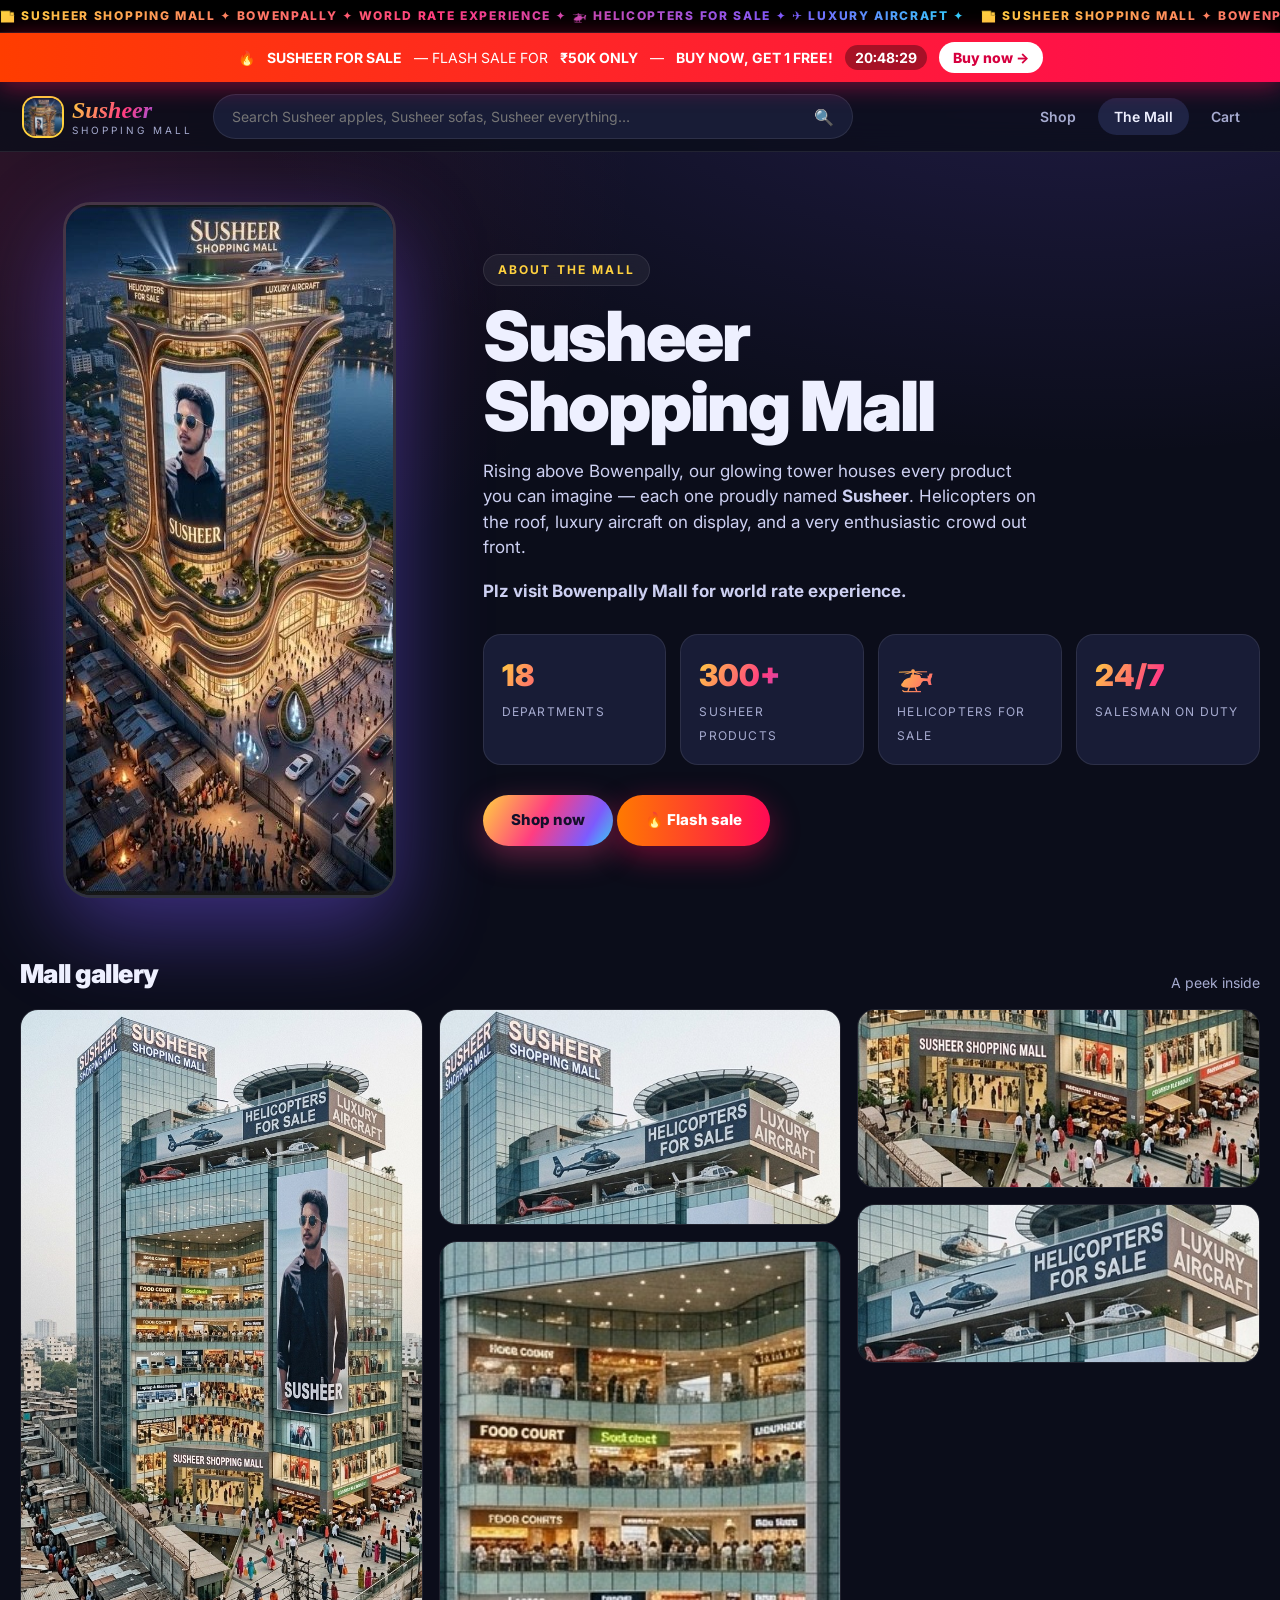
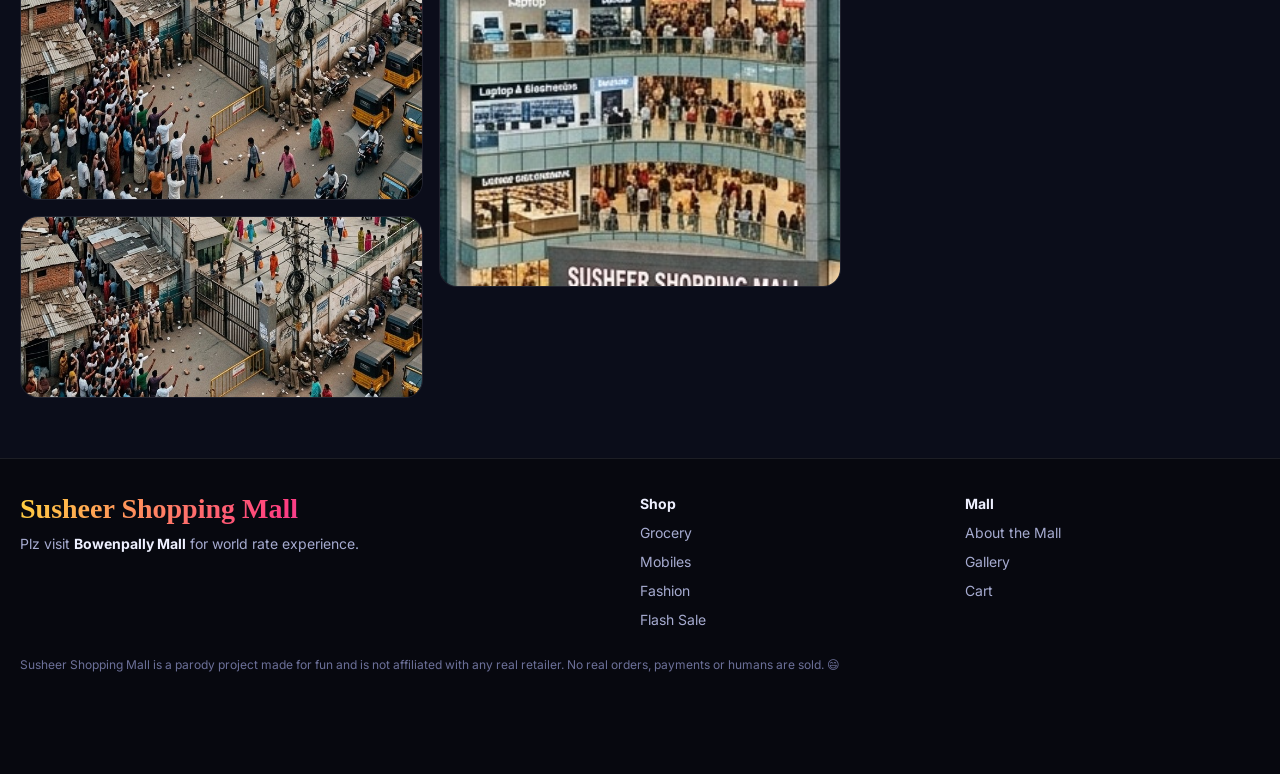
==== about.html @ 7884b5e4 "Susheer Shopping Mall parody storefront Co-Authored-By: Claude Sonnet 5.5 <noreply@anthropic.com>" ====
<!DOCTYPE html>
<html lang="en">
<head>
  <meta charset="UTF-8">
  <meta name="viewport" content="width=device-width, initial-scale=1.0">
  <title>The Mall — Susheer Shopping Mall</title>
  <meta name="theme-color" content="#0b0d1a">
  <link rel="icon" href="assets/mall-main.jpg">
  <link rel="preconnect" href="https://fonts.googleapis.com">
  <link rel="preconnect" href="https://fonts.gstatic.com" crossorigin>
  <link href="https://fonts.googleapis.com/css2?family=Inter:wght@400;500;600;700;800;900&display=swap" rel="stylesheet">
  <link rel="stylesheet" href="css/style.css">
</head>
<body>
  <main class="wrap">
    <section class="about-hero">
      <img class="big" src="assets/mall-main.jpg" alt="Susheer Shopping Mall at night">
      <div>
        <span class="eyebrow">About the mall</span>
        <h1 style="margin-top:16px">Susheer<br>Shopping Mall</h1>
        <p>Rising above Bowenpally, our glowing tower houses every product you can imagine — each one proudly named <b>Susheer</b>. Helicopters on the roof, luxury aircraft on display, and a very enthusiastic crowd out front.</p>
        <p><b>Plz visit Bowenpally Mall for world rate experience.</b></p>
        <div class="facts">
          <div><b>18</b><span>Departments</span></div>
          <div><b>300+</b><span>Susheer products</span></div>
          <div><b>🚁</b><span>Helicopters for sale</span></div>
          <div><b>24/7</b><span>Salesman on duty</span></div>
        </div>
        <a class="btn pri" href="index.html">Shop now</a>
        <a class="btn buy" href="product.html?id=0">🔥 Flash sale</a>
      </div>
    </section>
    <div class="sec-h" id="gallery"><h2>Mall gallery</h2><span>A peek inside</span></div>
    <div class="gallery">
      <img src="assets/mall.jpg" alt="Mall exterior"><img src="assets/mall-street.jpg" alt="Mall street view"><img src="assets/mall-top.jpg" alt="Mall rooftop">
      <img src="assets/mall-atrium.jpg" alt="Mall atrium"><img src="assets/mall-entrance.jpg" alt="Mall entrance"><img src="assets/mall-heli.jpg" alt="Helicopters for sale">
    </div>
  </main>
  <script src="js/data.js"></script>
  <script src="js/app.js"></script>
</body>
</html>
---- css/style.css ----
:root{
  --bg:#0b0d1a;--bg2:#12152a;--card:#181c36;--card2:#1f2445;--line:rgba(255,255,255,.09);
  --text:#eef0ff;--soft:#a6abd0;--gold:#ffd23f;--pink:#ff3d81;--violet:#7c5cff;--cyan:#27e1ff;--green:#2ee59d;--red:#ff4757;
  --grad:linear-gradient(120deg,#ffd23f,#ff3d81 45%,#7c5cff 80%,#27e1ff);
  --r:18px;
}
*{box-sizing:border-box;margin:0;padding:0}
html{scroll-behavior:smooth}
body{font-family:'Inter',system-ui,-apple-system,'Segoe UI',Roboto,sans-serif;background:var(--bg);color:var(--text);line-height:1.5;
  background-image:radial-gradient(900px 500px at 85% -5%,rgba(124,92,255,.22),transparent),radial-gradient(700px 500px at -5% 20%,rgba(255,61,129,.14),transparent);
  background-attachment:fixed;overflow-x:hidden}
a{color:inherit;text-decoration:none}
button{font:inherit;cursor:pointer;border:0;color:inherit}
img{max-width:100%;display:block}
.wrap{max-width:1280px;margin:0 auto;padding:0 20px}

/* roaming ticker */
.roam{background:#000;overflow:hidden;white-space:nowrap;border-bottom:1px solid var(--line);font-weight:800;letter-spacing:.14em;font-size:12px;text-transform:uppercase}
.roam-track{display:inline-flex;animation:roam 60s linear infinite;padding:7px 0}
.roam span{background:var(--grad);-webkit-background-clip:text;background-clip:text;color:transparent;padding-right:2ch}
@keyframes roam{to{transform:translateX(-50%)}}

/* flash bar */
.flashbar{display:flex;align-items:center;justify-content:center;gap:12px;flex-wrap:wrap;padding:9px 16px;font-size:14px;text-align:center;
  background:linear-gradient(90deg,#ff3d00,#ff0a54,#ff3d00);background-size:200% 100%;animation:flashbg 3s linear infinite;color:#fff;position:sticky;top:0;z-index:60;box-shadow:0 4px 24px rgba(255,10,84,.45)}
@keyframes flashbg{to{background-position:200% 0}}
.fb-fire{animation:pulse .8s ease-in-out infinite alternate}
.fb-timer{font-variant-numeric:tabular-nums;background:rgba(0,0,0,.35);padding:2px 10px;border-radius:99px;font-weight:700}
.fb-btn{background:#fff;color:#d6003f;font-weight:800;padding:5px 14px;border-radius:99px;transition:.2s}
.fb-btn:hover{transform:scale(1.07)}
@keyframes pulse{to{transform:scale(1.3)}}

/* header */
.top{position:sticky;top:44px;z-index:50;display:flex;align-items:center;gap:20px;padding:12px 24px;background:rgba(11,13,26,.78);backdrop-filter:blur(16px);border-bottom:1px solid var(--line)}
.logo{display:flex;align-items:center;gap:10px}
.logo img{width:38px;height:38px;border-radius:12px;object-fit:cover;object-position:top;box-shadow:0 0 0 2px var(--gold)}
.logo span{display:flex;flex-direction:column;line-height:1}
.logo i{font-family:Georgia,serif;font-size:24px;font-weight:700;background:var(--grad);-webkit-background-clip:text;background-clip:text;color:transparent}
.logo em{font-style:normal;font-size:10px;letter-spacing:.3em;text-transform:uppercase;color:var(--soft);margin-top:3px}
.search{flex:1;display:flex;max-width:640px;background:var(--card);border:1px solid var(--line);border-radius:99px;overflow:hidden;transition:.2s}
.search:focus-within{border-color:var(--violet);box-shadow:0 0 0 4px rgba(124,92,255,.2)}
.search input{flex:1;background:none;border:0;outline:0;color:var(--text);padding:11px 18px;font:inherit;font-size:14px;min-width:0}
.search button{background:none;padding:0 18px}
.top nav{display:flex;gap:6px;margin-left:auto}
.top nav a{padding:8px 16px;border-radius:99px;font-weight:600;font-size:14px;color:var(--soft);transition:.2s}
.top nav a:hover,.top nav a.on{background:var(--card2);color:var(--text)}
.badge{display:inline-grid;place-items:center;min-width:20px;height:20px;padding:0 6px;background:var(--pink);color:#fff;border-radius:99px;font-size:11px;font-weight:800;margin-left:4px}
.badge.zero{display:none}

/* hero */
.hero{position:relative;min-height:560px;display:grid;align-items:center;overflow:hidden;border-bottom:1px solid var(--line)}
.hero-bg{position:absolute;inset:0}
.hero-bg i{position:absolute;inset:0;background-size:cover;background-position:center;opacity:0;transition:opacity 1.6s;transform:scale(1.05)}
.hero-bg i.on{opacity:.42;animation:kb 14s ease-out forwards}
@keyframes kb{to{transform:scale(1.18)}}
.hero:after{content:"";position:absolute;inset:0;background:linear-gradient(90deg,var(--bg) 8%,rgba(11,13,26,.55) 60%,rgba(11,13,26,.2)),linear-gradient(0deg,var(--bg),transparent 30%)}
.hero-in{position:relative;z-index:2;display:grid;grid-template-columns:1.2fr .8fr;gap:30px;align-items:center;padding-top:40px;padding-bottom:40px}
.eyebrow{display:inline-block;padding:6px 14px;border:1px solid var(--line);background:rgba(255,255,255,.06);backdrop-filter:blur(8px);border-radius:99px;font-size:12px;letter-spacing:.18em;text-transform:uppercase;font-weight:700;color:var(--gold)}
.hero h1{font-size:clamp(40px,7vw,92px);line-height:.95;font-weight:900;letter-spacing:-.03em;margin:18px 0}
.hero h1 .g{background:var(--grad);background-size:250% 100%;-webkit-background-clip:text;background-clip:text;color:transparent;animation:gshift 6s linear infinite;display:inline-block}
@keyframes gshift{to{background-position:250% 0}}
.hero p.tag{font-size:clamp(16px,2vw,22px);color:#d8dbff;max-width:560px}
.hero p.tag b{color:var(--gold)}
.cta-row{display:flex;gap:12px;flex-wrap:wrap;margin-top:26px}
.btn{display:inline-flex;align-items:center;justify-content:center;gap:8px;padding:14px 28px;border-radius:99px;font-weight:800;font-size:15px;transition:.2s}
.btn.pri{background:var(--grad);color:#14102b;box-shadow:0 10px 30px rgba(255,61,129,.35)}
.btn.pri:hover{transform:translateY(-3px) scale(1.03)}
.btn.ghost{background:rgba(255,255,255,.08);border:1px solid var(--line)}
.btn.ghost:hover{background:rgba(255,255,255,.16)}
.btn.buy{background:linear-gradient(90deg,#ff7a00,#ff0a54);color:#fff;box-shadow:0 10px 30px rgba(255,10,84,.4)}
.btn.buy:hover{transform:translateY(-3px)}
.btn.block{width:100%}
.hero-img{justify-self:center;position:relative;animation:floaty 6s ease-in-out infinite;max-width:300px}
.hero-img img{border-radius:26px;border:3px solid rgba(255,255,255,.18);box-shadow:0 30px 80px rgba(124,92,255,.5),0 0 0 8px rgba(255,255,255,.04);transform:rotate(3deg);width:100%}
.hero-img .chip{position:absolute;bottom:-14px;left:-26px;background:var(--gold);color:#14102b;font-weight:900;padding:8px 16px;border-radius:12px;transform:rotate(-5deg);box-shadow:0 8px 24px rgba(0,0,0,.4)}
@keyframes floaty{50%{transform:translateY(-16px)}}
.hero-stats{display:flex;gap:28px;margin-top:30px;flex-wrap:wrap}
.hero-stats div b{display:block;font-size:26px;font-weight:900}
.hero-stats div span{font-size:12px;color:var(--soft);text-transform:uppercase;letter-spacing:.1em}

/* flash sale feature */
.flash-feature{margin:36px auto;display:grid;grid-template-columns:auto 1fr auto;align-items:center;gap:28px;padding:22px;border-radius:26px;position:relative;overflow:hidden;
  background:linear-gradient(120deg,#2b0a2f,#4a0a2b 50%,#2b1357);border:1px solid rgba(255,61,129,.5);box-shadow:0 0 60px rgba(255,10,84,.25)}
.flash-feature:before{content:"";position:absolute;inset:-60%;background:conic-gradient(from 0deg,transparent,rgba(255,210,63,.18),transparent 30%);animation:spin 8s linear infinite}
@keyframes spin{to{transform:rotate(360deg)}}
.flash-feature>*{position:relative}
.ff-imgs{display:flex}
.ff-imgs img{width:130px;height:170px;object-fit:cover;object-position:top;border-radius:18px;border:3px solid #fff;box-shadow:0 12px 30px rgba(0,0,0,.5)}
.ff-imgs img+img{margin-left:-34px;transform:rotate(7deg);position:relative}
.ff-imgs .free{position:absolute;right:-6px;top:-10px;background:var(--green);color:#052a1b;font-weight:900;font-size:11px;padding:4px 9px;border-radius:99px;transform:rotate(10deg);z-index:2}
.ff-body h2{font-size:clamp(24px,3.4vw,40px);line-height:1.05;font-weight:900;letter-spacing:-.02em}
.ff-body h2 em{font-style:normal;color:var(--gold)}
.ff-body p{color:#e4c9ff;margin-top:8px}
.ff-price{font-size:42px;font-weight:900;color:var(--gold);line-height:1}
.ff-price s{font-size:18px;color:var(--soft);font-weight:500;margin-left:8px}
.ff-side{text-align:center;display:grid;gap:10px}
.ff-timer{font:800 28px/1 ui-monospace,Consolas,monospace;background:#000;padding:10px 14px;border-radius:12px;color:var(--gold);letter-spacing:.08em}

/* layout */
.shop{display:grid;grid-template-columns:250px 1fr;gap:26px;padding-bottom:50px}
.side{position:sticky;top:112px;align-self:start;background:var(--card);border:1px solid var(--line);border-radius:var(--r);padding:18px;max-height:calc(100vh - 130px);overflow:auto}
.side h4{font-size:12px;letter-spacing:.15em;text-transform:uppercase;color:var(--soft);margin:4px 0 10px}
.side a.cat{display:flex;align-items:center;gap:10px;padding:9px 10px;border-radius:12px;font-size:14px;font-weight:500;color:#cfd2f5;transition:.15s}
.side a.cat:hover{background:var(--card2)}
.side a.cat.on{background:var(--grad);color:#14102b;font-weight:800}
.side a.cat small{margin-left:auto;opacity:.6;font-size:11px}
.side .price-f{display:flex;gap:8px;margin-top:6px}
.side input[type=number]{width:100%;background:var(--bg2);border:1px solid var(--line);border-radius:10px;padding:8px;color:var(--text);font:inherit;font-size:13px}
.sec-h{display:flex;align-items:end;justify-content:space-between;gap:14px;flex-wrap:wrap;margin:6px 0 16px}
.sec-h h2{font-size:26px;font-weight:900;letter-spacing:-.02em}
.sec-h span{color:var(--soft);font-size:14px}
.sort{background:var(--card);border:1px solid var(--line);color:var(--text);padding:9px 14px;border-radius:99px;font:inherit;font-size:14px}
.chips{display:flex;gap:8px;overflow-x:auto;padding:4px 0 14px;scrollbar-width:none}
.chips a{flex:none;display:flex;align-items:center;gap:8px;padding:9px 16px;border-radius:99px;background:var(--card);border:1px solid var(--line);font-size:14px;font-weight:600;transition:.2s}
.chips a:hover{transform:translateY(-2px);border-color:var(--violet)}
.chips a.on{background:var(--grad);color:#14102b;border-color:transparent}

.grid{display:grid;grid-template-columns:repeat(auto-fill,minmax(210px,1fr));gap:16px}
.card{position:relative;background:var(--card);border:1px solid var(--line);border-radius:var(--r);padding:12px;display:flex;flex-direction:column;transition:.25s;overflow:hidden}
.card:hover{transform:translateY(-6px);border-color:rgba(124,92,255,.6);box-shadow:0 18px 40px rgba(0,0,0,.45),0 0 0 1px rgba(124,92,255,.3)}
.card.flash{border-color:var(--pink);box-shadow:0 0 30px rgba(255,61,129,.25)}
.card-link{display:flex;flex-direction:column;gap:6px;flex:1}
.vis{aspect-ratio:1/1;border-radius:14px;display:grid;place-items:center;position:relative;overflow:hidden;
  background:radial-gradient(circle at 30% 20%,color-mix(in srgb,var(--c,#7c5cff) 70%,#fff 10%),color-mix(in srgb,var(--c,#7c5cff) 35%,#0b0d1a))}
.vis .emo{font-size:76px;filter:drop-shadow(0 8px 12px rgba(0,0,0,.4));transition:.3s}
.card:hover .vis .emo{transform:scale(1.18) rotate(-6deg)}
.vis.photo{background:#000}
.vis.photo img{width:100%;height:100%;object-fit:cover;object-position:top}
.vis.big{aspect-ratio:1/1}.vis.big .emo{font-size:200px}
.ribbon{position:absolute;z-index:3;top:18px;left:-34px;transform:rotate(-40deg);background:var(--red);color:#fff;font-size:9px;font-weight:900;padding:4px 36px;letter-spacing:.06em}
.card h3{font-size:14px;font-weight:600;line-height:1.3;margin-top:4px;display:-webkit-box;-webkit-line-clamp:2;-webkit-box-orient:vertical;overflow:hidden;min-height:36px}
.rate{display:flex;align-items:center;gap:6px;font-size:12px}
.star{background:var(--green);color:#042b1b;font-weight:800;padding:1px 7px;border-radius:6px}
.rv{color:var(--soft)}
.price{display:flex;align-items:baseline;gap:7px;flex-wrap:wrap}
.price b{font-size:18px;font-weight:800}
.price s{color:var(--soft);font-size:12px}
.off{color:var(--green);font-size:12px;font-weight:700}
.add{margin-top:10px;background:var(--card2);padding:10px;border-radius:12px;font-weight:700;font-size:13px;transition:.2s}
.add:hover{background:var(--grad);color:#14102b}
.more{display:block;margin:28px auto 0}
.empty{padding:60px 20px;text-align:center;color:var(--soft);grid-column:1/-1}

.rail{display:flex;gap:16px;overflow-x:auto;padding:4px 2px 16px;scroll-snap-type:x proximity;scrollbar-width:thin}
.rail .card{flex:none;width:200px;scroll-snap-align:start}

/* product page */
.pdp{display:grid;grid-template-columns:minmax(0,.9fr) minmax(0,1.1fr);gap:36px;padding:30px 0}
.pdp-media{position:sticky;top:120px;align-self:start}
.pdp-media .vis{border-radius:24px;border:1px solid var(--line)}
.pdp-media .vis.photo{aspect-ratio:3/4}
.gal{display:grid;grid-template-columns:1fr 1fr;gap:12px}
.gal figure{position:relative}
.gal img{width:100%;aspect-ratio:3/4;object-fit:cover;object-position:top;border-radius:20px;border:1px solid var(--line)}
.gal .free{position:absolute;top:10px;left:10px;background:var(--green);color:#042b1b;font-weight:900;font-size:12px;padding:5px 12px;border-radius:99px;transform:rotate(-4deg)}
.gal figcaption{text-align:center;font-size:12px;color:var(--soft);margin-top:6px}
.crumb{padding:18px 0 0;font-size:13px;color:var(--soft)}
.crumb a:hover{color:var(--gold)}
.pdp h1{font-size:clamp(26px,3.4vw,40px);line-height:1.1;letter-spacing:-.02em;font-weight:900}
.pdp .big-price{font-size:42px;font-weight:900;margin:14px 0 4px;display:flex;align-items:baseline;gap:12px;flex-wrap:wrap}
.pdp .big-price s{font-size:20px;color:var(--soft);font-weight:500}
.pdp .big-price .off{font-size:18px}
.offers{background:var(--card);border:1px solid var(--line);border-radius:var(--r);padding:16px;margin:18px 0;display:grid;gap:8px;font-size:14px}
.offers div:before{content:"🏷️ ";}
.bogo-box{background:linear-gradient(120deg,rgba(46,229,157,.18),rgba(39,225,255,.12));border:1px dashed var(--green);border-radius:var(--r);padding:14px 16px;margin:14px 0;font-weight:600}
.qty{display:flex;align-items:center;gap:14px;margin:16px 0}
.stepper{display:inline-flex;align-items:center;background:var(--card);border:1px solid var(--line);border-radius:99px;overflow:hidden}
.stepper button{width:40px;height:40px;background:none;font-size:20px}
.stepper button:hover{background:var(--card2)}
.stepper span{min-width:36px;text-align:center;font-weight:800}
.btns{display:grid;grid-template-columns:1fr 1fr;gap:12px;margin:16px 0}
.desc{color:#cdd0f2;margin:10px 0 20px;line-height:1.7}
.tags{display:flex;gap:8px;flex-wrap:wrap}
.tags span{font-size:12px;padding:5px 12px;border-radius:99px;background:var(--card2);border:1px solid var(--line)}

/* cart */
.cart-wrap{display:grid;grid-template-columns:1fr 340px;gap:26px;padding:30px 0 60px}
.line{display:grid;grid-template-columns:90px 1fr auto;gap:16px;align-items:center;background:var(--card);border:1px solid var(--line);border-radius:var(--r);padding:12px;margin-bottom:12px}
.line .vis{width:90px;border-radius:12px}.line .vis .emo{font-size:44px}
.line h3{font-size:15px}.line .sub{font-size:12px;color:var(--green);margin-top:2px;font-weight:700}
.line .rm{background:none;color:var(--red);font-size:13px;margin-left:12px}
.sum{position:sticky;top:120px;align-self:start;background:var(--card);border:1px solid var(--line);border-radius:var(--r);padding:20px}
.sum h3{margin-bottom:12px}
.sum .r{display:flex;justify-content:space-between;padding:8px 0;font-size:14px;color:var(--soft)}
.sum .r.t{border-top:1px solid var(--line);margin-top:8px;padding-top:14px;color:var(--text);font-size:20px;font-weight:900}
.done{text-align:center;padding:80px 20px}
.done h2{font-size:42px;font-weight:900;margin:16px 0}

/* about */
.about-hero{display:grid;grid-template-columns:minmax(0,.7fr) 1.3fr;gap:44px;align-items:center;padding:50px 0}
.about-hero img.big{border-radius:28px;border:3px solid rgba(255,255,255,.15);box-shadow:0 30px 90px rgba(124,92,255,.45);max-height:760px;margin:auto;width:auto}
.about-hero h1{font-size:clamp(36px,5.4vw,70px);line-height:1;font-weight:900;letter-spacing:-.03em}
.about-hero p{color:#cdd0f2;margin-top:18px;font-size:17px;max-width:560px}
.facts{display:grid;grid-template-columns:repeat(auto-fit,minmax(150px,1fr));gap:14px;margin:30px 0}
.facts div{background:var(--card);border:1px solid var(--line);border-radius:var(--r);padding:18px}
.facts b{display:block;font-size:30px;font-weight:900;background:var(--grad);-webkit-background-clip:text;background-clip:text;color:transparent}
.facts span{font-size:12px;color:var(--soft);text-transform:uppercase;letter-spacing:.1em}
.gallery{columns:3 260px;column-gap:16px;padding-bottom:60px}
.gallery img{width:100%;border-radius:18px;margin-bottom:16px;border:1px solid var(--line);transition:.3s}
.gallery img:hover{transform:scale(1.03) rotate(-1deg);box-shadow:0 20px 50px rgba(0,0,0,.5)}

/* footer */
.foot{border-top:1px solid var(--line);background:#07080f;padding:34px 20px 100px}
.foot-in{max-width:1280px;margin:auto;display:grid;grid-template-columns:2fr 1fr 1fr;gap:30px;font-size:14px;color:var(--soft)}
.foot-in div{display:flex;flex-direction:column;gap:8px}
.foot-in b{color:var(--text)}.foot-in a:hover{color:var(--gold)}
.flogo{font:700 28px Georgia,serif;background:var(--grad);-webkit-background-clip:text;background-clip:text;color:transparent}
.fine{max-width:1280px;margin:26px auto 0;font-size:12px;color:#6c7099}

/* toasts */
#toasts{position:fixed;top:120px;right:18px;z-index:200;display:grid;gap:8px}
.toast{background:var(--green);color:#042b1b;font-weight:700;padding:12px 18px;border-radius:14px;box-shadow:0 10px 30px rgba(0,0,0,.4);animation:tin .3s ease}
.toast.out{opacity:0;transform:translateX(30px);transition:.5s}
@keyframes tin{from{opacity:0;transform:translateX(40px)}}

/* salesman popup */
.salesman{position:fixed;left:18px;bottom:18px;z-index:150;width:min(340px,calc(100vw - 36px));display:flex;gap:10px;align-items:flex-end;transform:translateX(-130%) rotate(-4deg);transition:transform .6s cubic-bezier(.2,1.4,.4,1)}
.salesman.show{transform:none}
.salesman>img{width:96px;height:150px;object-fit:cover;object-position:top;border-radius:18px;border:3px solid var(--gold);box-shadow:0 14px 40px rgba(0,0,0,.6);flex:none;background:#000;animation:bob 1.6s ease-in-out infinite}
@keyframes bob{50%{transform:translateY(-6px)}}
.bub{position:relative;background:#fff;color:#14102b;padding:12px 14px;border-radius:18px 18px 18px 4px;box-shadow:0 14px 40px rgba(0,0,0,.5);font-size:13.5px;font-weight:600}
.bub:before{content:"";position:absolute;left:-8px;bottom:12px;border:8px solid transparent;border-right-color:#fff;border-left:0}
.bub .who{display:block;font-size:10px;letter-spacing:.14em;text-transform:uppercase;color:#ff0a54;font-weight:900;margin-bottom:3px}
.bub p{line-height:1.35}
.srow{display:flex;gap:8px;margin-top:10px}
.sgo,.sadd{padding:6px 12px;border-radius:99px;font-size:12px;font-weight:800}
.sgo{background:#14102b;color:#fff}.sadd{background:var(--gold);color:#14102b}
.salesman .x,.mallpop .x{position:absolute;top:-10px;left:-6px;z-index:2;width:24px;height:24px;border-radius:50%;background:#000;color:#fff;font-size:15px;line-height:1;border:1px solid var(--line)}

/* mall popup */
.mallpop{position:fixed;right:18px;bottom:18px;z-index:140;width:230px;border-radius:20px;overflow:hidden;cursor:pointer;background:#000;border:2px solid var(--violet);box-shadow:0 20px 60px rgba(124,92,255,.5);transform:translateY(130%) scale(.8);opacity:0;transition:.7s cubic-bezier(.2,1.3,.4,1)}
.mallpop.show{transform:none;opacity:1}
.mallpop img{width:100%;height:190px;object-fit:cover;object-position:top}
.mp-t{padding:10px 12px;display:flex;flex-direction:column;font-size:13px;background:linear-gradient(0deg,#14102b,#1f1b45)}
.mp-t span{color:var(--gold);font-size:12px}
.mallpop .x{left:auto;right:6px;top:6px}

@media(max-width:980px){
  .hero-in,.pdp,.about-hero,.cart-wrap{grid-template-columns:1fr}
  .hero-img{max-width:220px}.pdp-media,.sum,.side{position:static}
  .shop{grid-template-columns:1fr}.side{max-height:none}
  .flash-feature{grid-template-columns:1fr;text-align:center}.ff-imgs{justify-content:center}
  .top{flex-wrap:wrap;gap:10px;padding:10px 14px}.search{order:3;flex-basis:100%;max-width:none}.top nav{margin-left:auto}
  .top{top:0;position:relative}
}
@media(max-width:560px){
  .foot-in{grid-template-columns:1fr}
  .mallpop{width:150px}.mallpop img{height:110px}.salesman>img{width:70px;height:110px}
  .grid{grid-template-columns:repeat(2,1fr);gap:10px}.vis .emo{font-size:56px}
  .btns{grid-template-columns:1fr}.line{grid-template-columns:70px 1fr}.line .vis{width:70px}
}
@media(prefers-reduced-motion:reduce){*{animation:none!important;transition:none!important}}
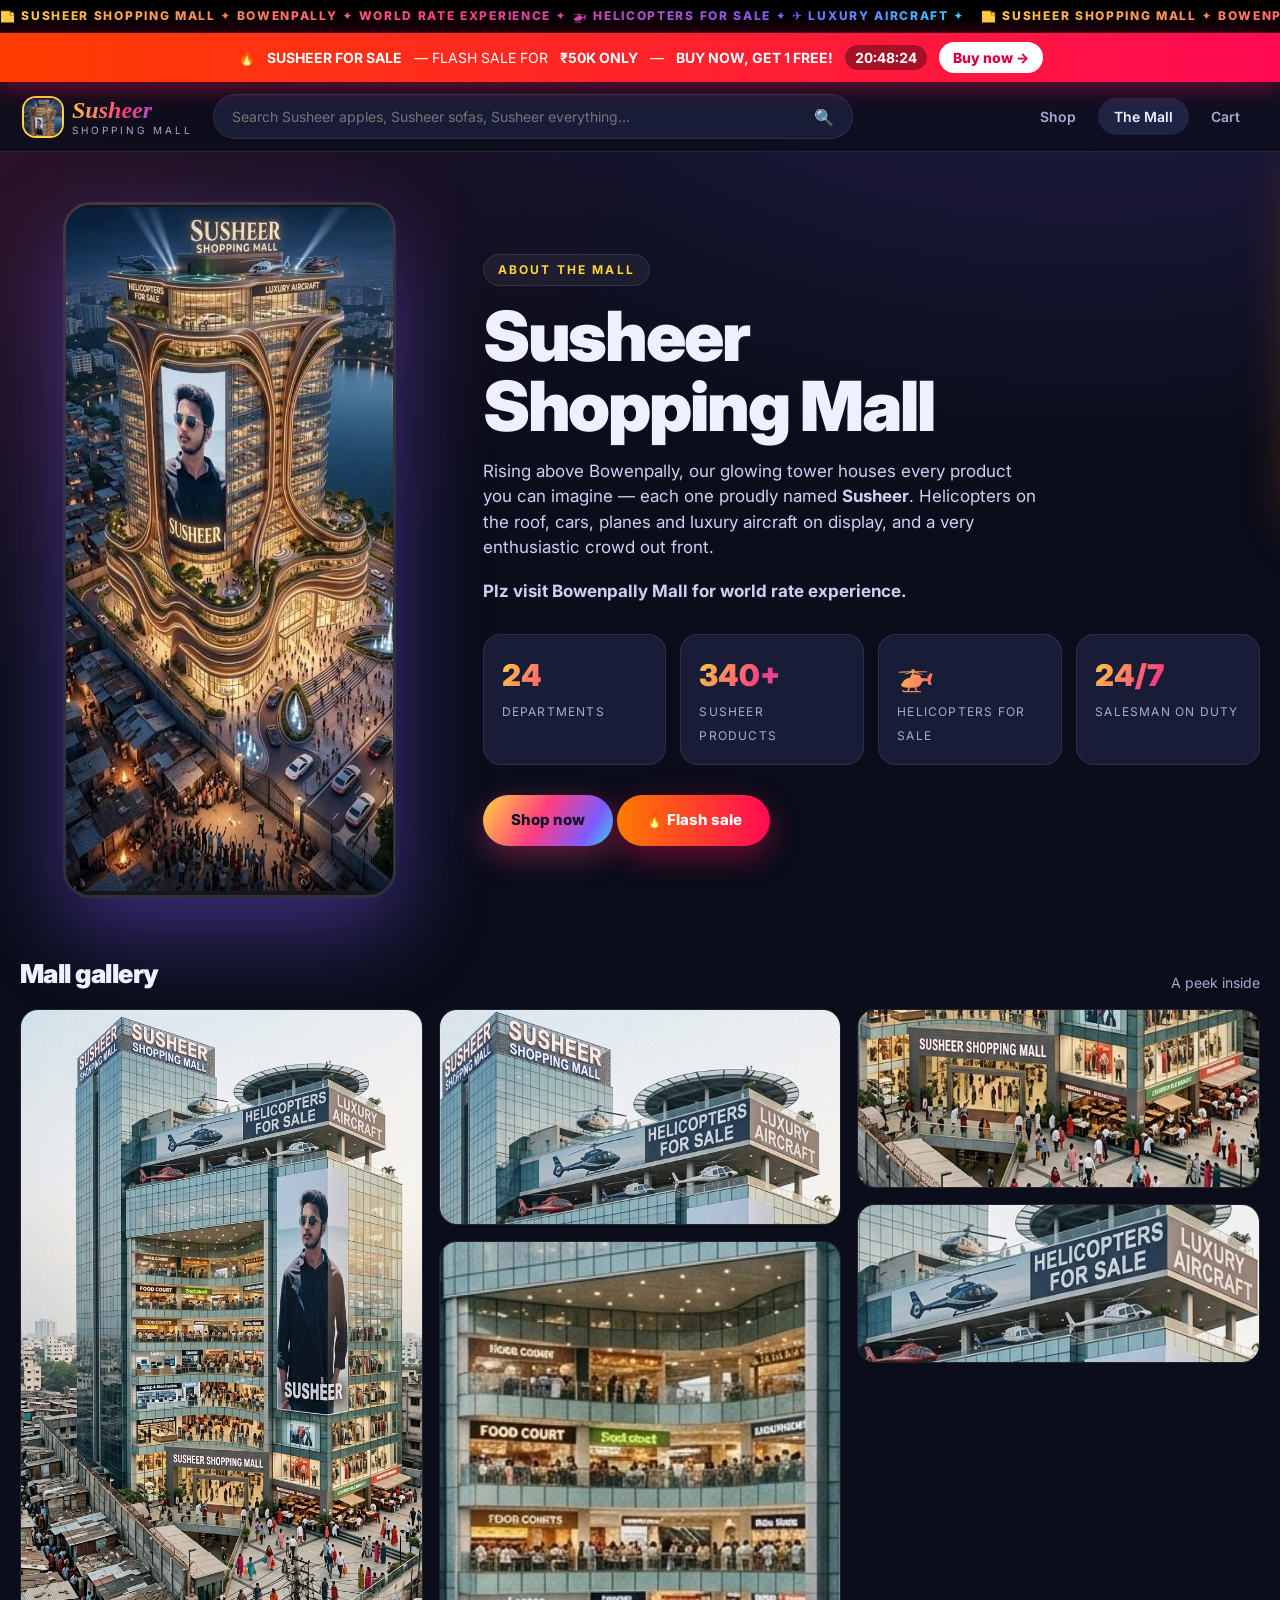
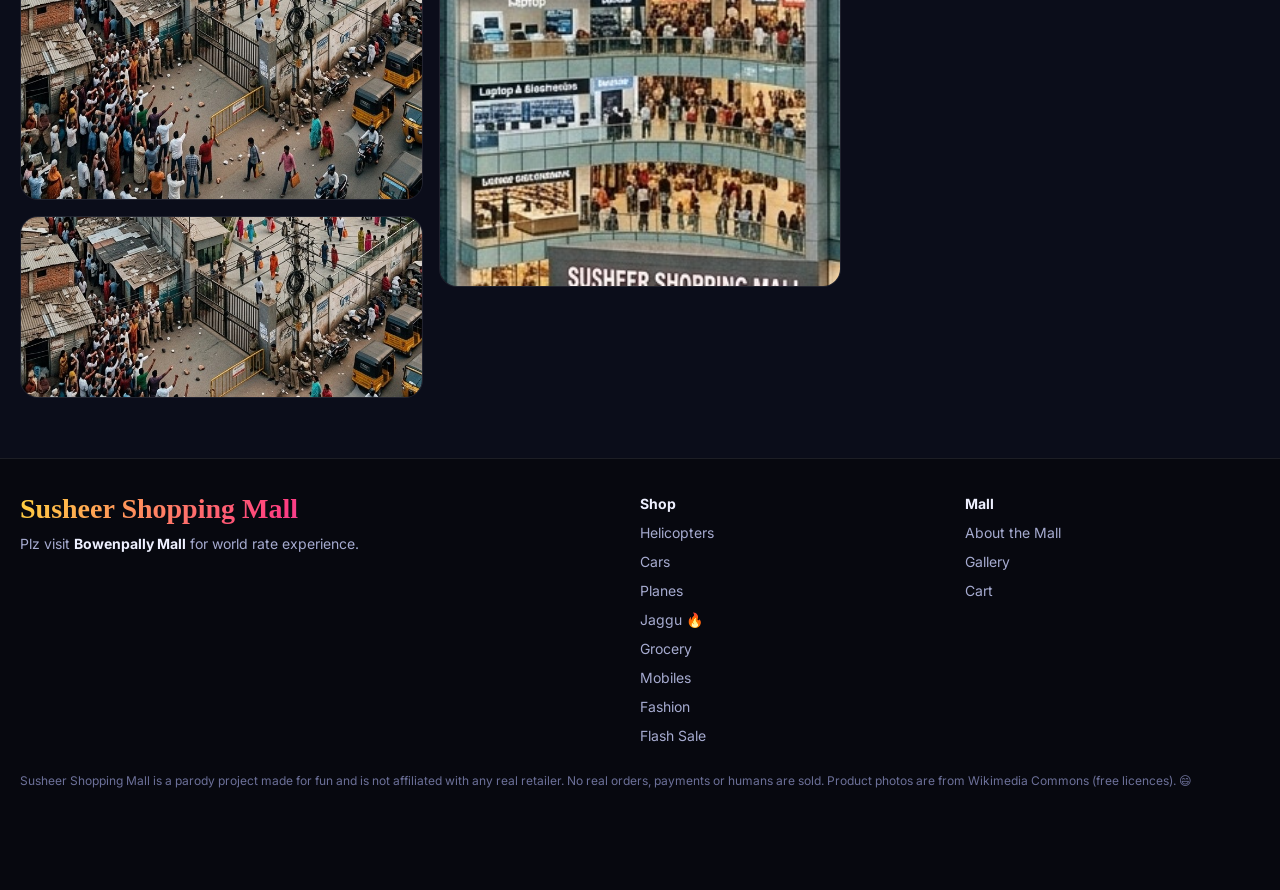
==== commit 3e818e82: "Add Jaggu dept, vehicles departments, real product photos, salesman thank-you zoom, Jagadeesh popup " ====
--- a/about.html
+++ b/about.html
@@ -18,11 +18,11 @@
       <div>
         <span class="eyebrow">About the mall</span>
         <h1 style="margin-top:16px">Susheer<br>Shopping Mall</h1>
-        <p>Rising above Bowenpally, our glowing tower houses every product you can imagine — each one proudly named <b>Susheer</b>. Helicopters on the roof, luxury aircraft on display, and a very enthusiastic crowd out front.</p>
+        <p>Rising above Bowenpally, our glowing tower houses every product you can imagine — each one proudly named <b>Susheer</b>. Helicopters on the roof, cars, planes and luxury aircraft on display, and a very enthusiastic crowd out front.</p>
         <p><b>Plz visit Bowenpally Mall for world rate experience.</b></p>
         <div class="facts">
-          <div><b>18</b><span>Departments</span></div>
-          <div><b>300+</b><span>Susheer products</span></div>
+          <div><b>24</b><span>Departments</span></div>
+          <div><b>340+</b><span>Susheer products</span></div>
           <div><b>🚁</b><span>Helicopters for sale</span></div>
           <div><b>24/7</b><span>Salesman on duty</span></div>
         </div>
@@ -36,6 +36,7 @@
       <img src="assets/mall-atrium.jpg" alt="Mall atrium"><img src="assets/mall-entrance.jpg" alt="Mall entrance"><img src="assets/mall-heli.jpg" alt="Helicopters for sale">
     </div>
   </main>
+  <script src="js/images.js"></script>
   <script src="js/data.js"></script>
   <script src="js/app.js"></script>
 </body>
--- a/css/style.css
+++ b/css/style.css
@@ -250,3 +250,45 @@
   .btns{grid-template-columns:1fr}.line{grid-template-columns:70px 1fr}.line .vis{width:70px}
 }
 @media(prefers-reduced-motion:reduce){*{animation:none!important;transition:none!important}}
+
+/* ===== v2: real photos, hot tag, jaggu popup, thank-you zoom ===== */
+.vis.hasimg{background:#fff}
+.vis img.stock{position:absolute;inset:0;width:100%;height:100%;object-fit:contain;padding:8px;background:#fff;transition:.3s}
+.card:hover .vis img.stock{transform:scale(1.07)}
+.vis.hasimg .emo{opacity:.25}
+.hottag{position:absolute;z-index:3;top:10px;right:10px;background:linear-gradient(90deg,#ff7a00,#ff0a54);color:#fff;font-weight:900;font-size:11px;letter-spacing:.06em;padding:4px 10px;border-radius:99px;box-shadow:0 4px 14px rgba(255,10,84,.6);animation:pulseb .9s ease-in-out infinite alternate}
+@keyframes pulseb{to{transform:scale(1.12)}}
+.card.hot{border-color:#ff7a00;box-shadow:0 0 34px rgba(255,122,0,.35)}
+.sold{font-size:11.5px;color:#ffb36b;font-weight:600;margin-top:2px}
+.hot-box{background:linear-gradient(120deg,rgba(255,122,0,.22),rgba(255,10,84,.18));border:1px dashed #ff7a00;border-radius:var(--r);padding:14px 16px;margin:14px 0;font-weight:600}
+.pdp-media .vis.hasimg{border-radius:24px}
+.vis.big img.stock{padding:24px}
+
+/* Jagadeesh popup (right side) */
+.jagpop{position:fixed;right:0;top:150px;z-index:145;width:240px;border-radius:20px 0 0 20px;overflow:hidden;background:#14102b;border:2px solid #ff7a00;border-right:0;box-shadow:0 20px 60px rgba(255,122,0,.45);transform:translateX(110%);transition:transform .7s cubic-bezier(.2,1.2,.4,1)}
+.jagpop.show{transform:none}
+.jagpop img{width:100%;height:230px;object-fit:cover;object-position:top}
+.jp-t{padding:10px 12px;display:flex;flex-direction:column;gap:4px;font-size:13px}
+.jp-tag{align-self:flex-start;background:var(--red);font-size:10px;font-weight:900;letter-spacing:.1em;padding:2px 8px;border-radius:99px;animation:pulseb .8s infinite alternate}
+.jp-t small{color:var(--gold);font-size:12px}
+.jagpop .x{position:absolute;top:6px;right:6px;z-index:2;width:24px;height:24px;border-radius:50%;background:#000;color:#fff;font-size:15px;line-height:1}
+
+/* thank-you boss zoom */
+.thanks{position:fixed;inset:0;z-index:400;display:grid;place-content:center;justify-items:center;gap:18px;background:rgba(5,5,12,.82);backdrop-filter:blur(8px);opacity:0;pointer-events:none;transition:opacity .25s}
+.thanks.show{opacity:1}
+.t-face{position:relative;width:min(78vw,380px);aspect-ratio:1/1;border-radius:50%;overflow:hidden;border:5px solid var(--pink);box-shadow:0 0 80px rgba(255,61,129,.7);background:#000}
+.t-zoom{position:absolute;left:50%;top:50%;width:0;height:0}
+.t-zoom img{position:absolute;left:0;top:0;width:min(78vw,380px);max-width:none;transform-origin:49.3% 33.8%;transform:translate(-49.3%,-33.8%) scale(1)}
+.thanks.show .t-zoom img{animation:zoomlips 1s cubic-bezier(.5,0,.2,1) forwards}
+@keyframes zoomlips{to{transform:translate(-49.3%,-33.8%) scale(6.2)}}
+.t-heart{position:absolute;left:50%;top:50%;font-size:0;transform:translate(-50%,-50%);filter:drop-shadow(0 6px 14px rgba(255,0,80,.8))}
+.thanks.show .t-heart{animation:heartpop 1.3s .85s cubic-bezier(.2,1.6,.4,1) forwards}
+@keyframes heartpop{0%{font-size:0;opacity:0}30%{font-size:150px;opacity:1}100%{font-size:90px;opacity:.95;transform:translate(-50%,-125%)}}
+.t-txt{font:900 clamp(28px,6vw,48px)/1 Inter,sans-serif;background:var(--grad);-webkit-background-clip:text;background-clip:text;color:transparent;opacity:0;transform:translateY(20px)}
+.thanks.show .t-txt{animation:txtin .5s 1s ease forwards}
+@keyframes txtin{to{opacity:1;transform:none}}
+.fh{position:absolute;bottom:-40px;opacity:0;pointer-events:none}
+.thanks.show .fh{animation:fup 2s ease-out forwards}
+@keyframes fup{0%{opacity:0;transform:translateY(0)}20%{opacity:1}100%{opacity:0;transform:translateY(-70vh) rotate(25deg)}}
+@media(max-width:560px){.jagpop{width:150px;top:120px}.jagpop img{height:130px}.jp-t{font-size:11px}}
+@media(max-width:700px){.flashbar{position:relative;font-size:12px;padding:7px 10px;gap:6px}}
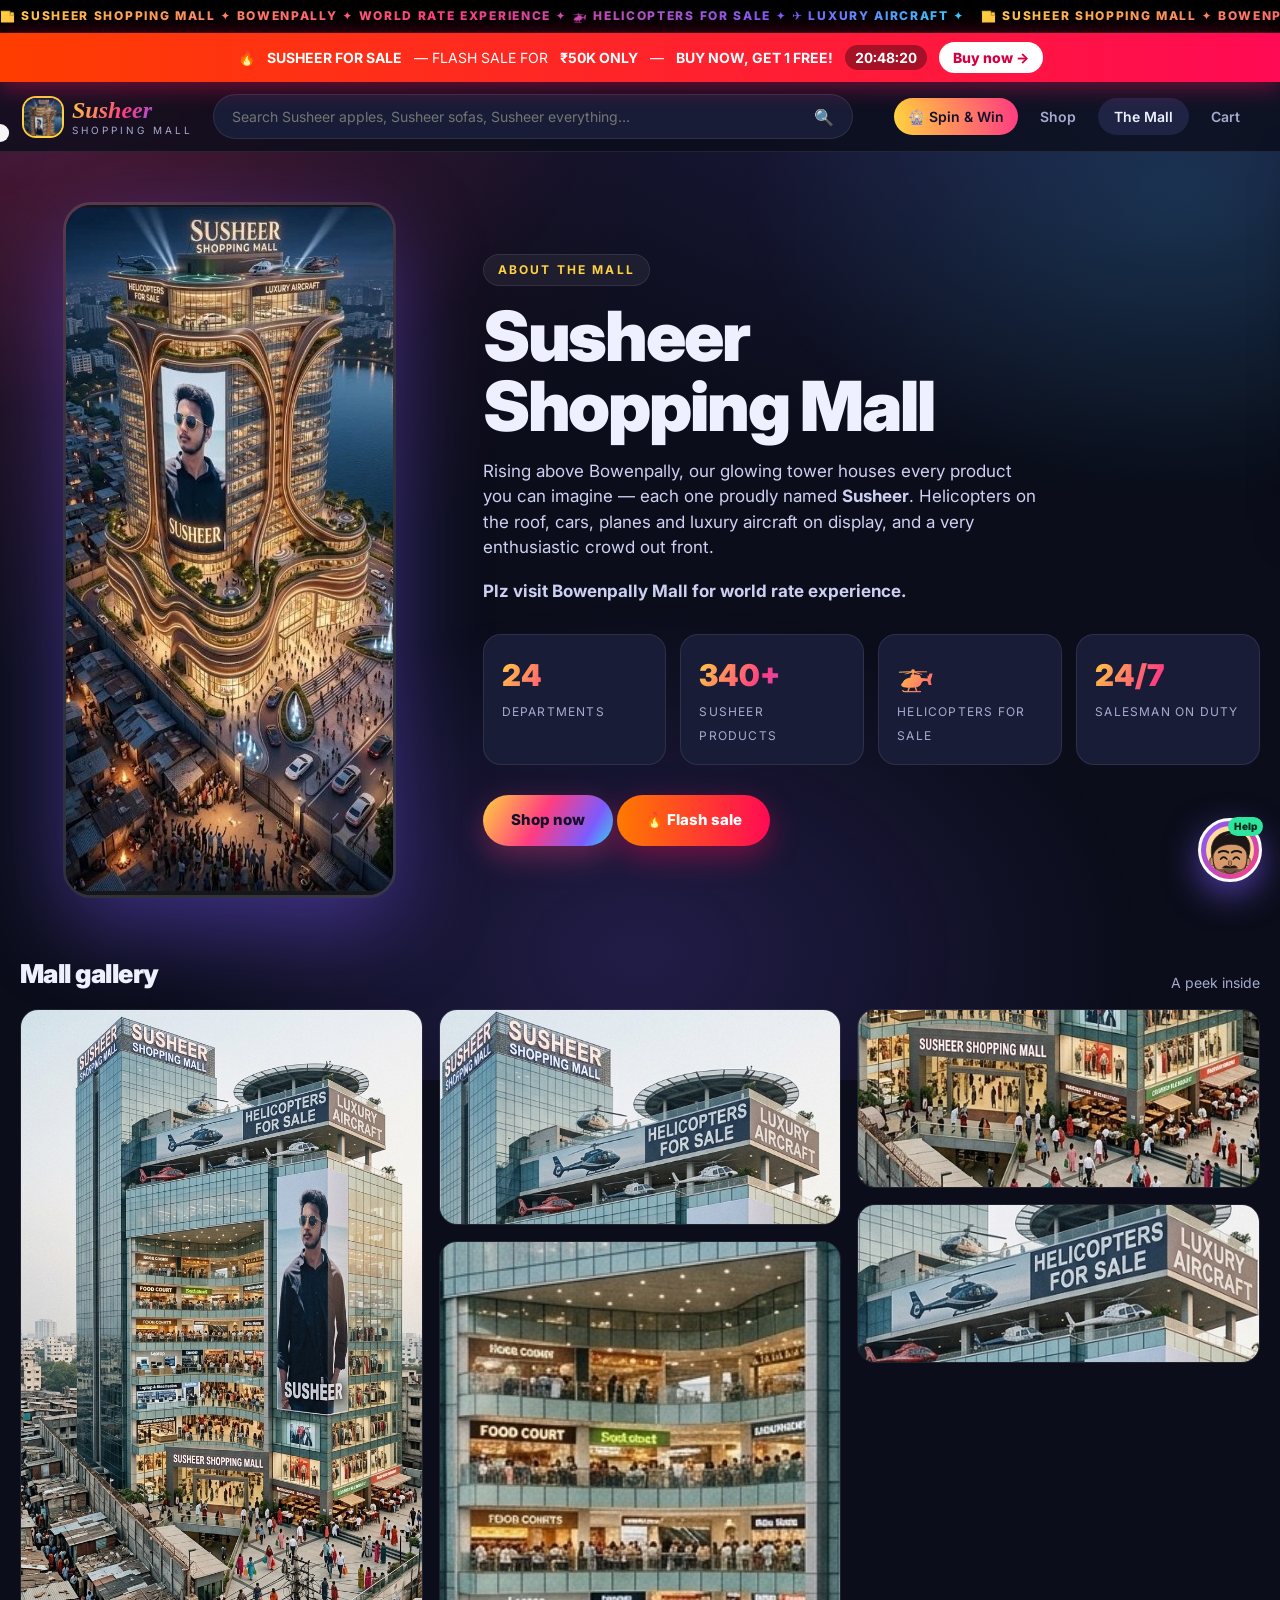
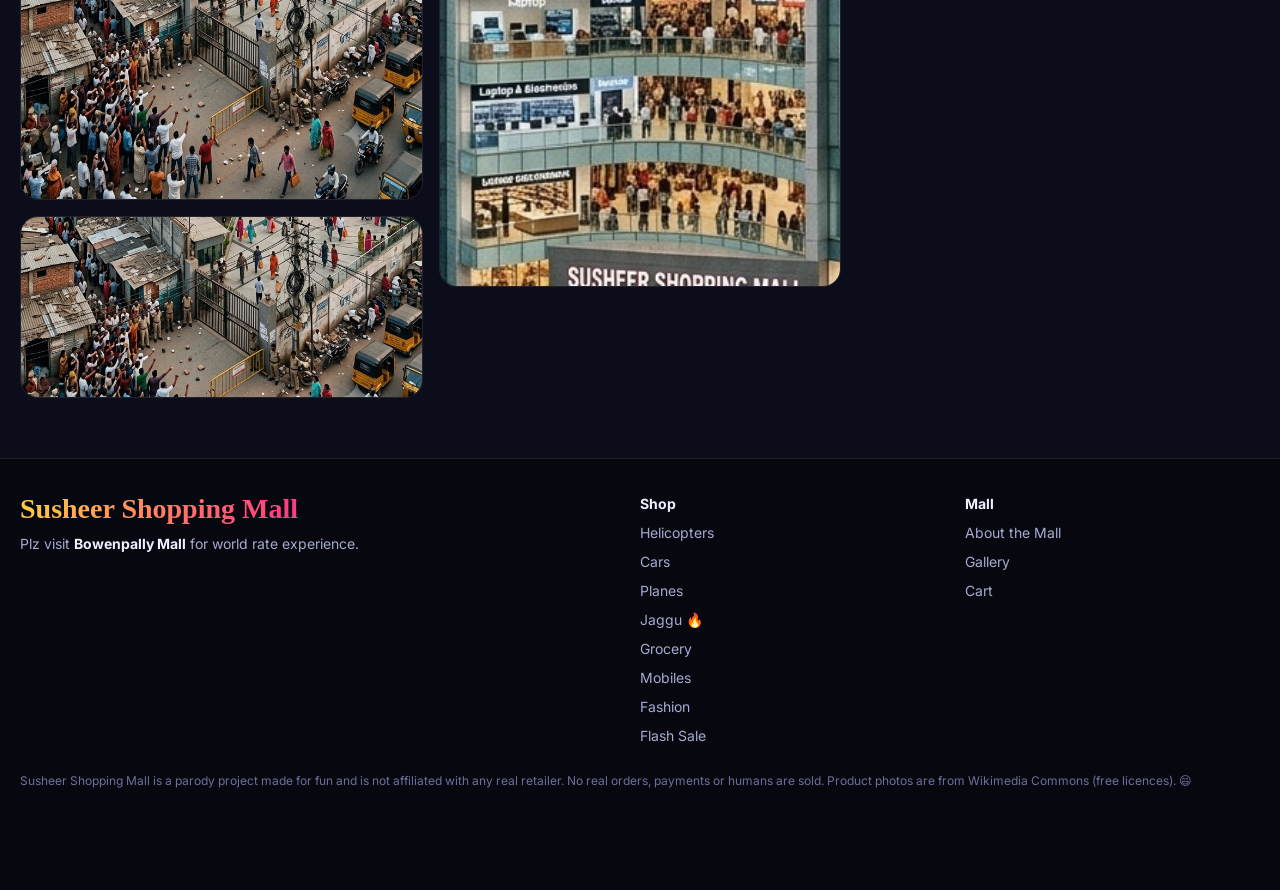
==== commit 64e1ac2b: "Mr. KK (photo + Ghibli-style), support chat, spin wheel, fun facts, social proof, hosted product pho" ====
--- a/about.html
+++ b/about.html
@@ -10,6 +10,7 @@
   <link rel="preconnect" href="https://fonts.gstatic.com" crossorigin>
   <link href="https://fonts.googleapis.com/css2?family=Inter:wght@400;500;600;700;800;900&display=swap" rel="stylesheet">
   <link rel="stylesheet" href="css/style.css">
+  <link rel="stylesheet" href="css/extras.css">
 </head>
 <body>
   <main class="wrap">
@@ -38,6 +39,8 @@
   </main>
   <script src="js/images.js"></script>
   <script src="js/data.js"></script>
+  <script src="js/kk.js"></script>
   <script src="js/app.js"></script>
+  <script src="js/extras.js"></script>
 </body>
 </html>
--- a/css/extras.css
+++ b/css/extras.css
@@ -0,0 +1,146 @@
+/* ===== v3: Mr. KK, wheel, support chat, facts, flashy popups ===== */
+
+/* ---- ambient ---- */
+body:before{content:"";position:fixed;inset:-20%;z-index:-2;background:radial-gradient(40% 40% at 20% 20%,rgba(255,61,129,.18),transparent 70%),radial-gradient(35% 35% at 80% 30%,rgba(39,225,255,.14),transparent 70%),radial-gradient(40% 40% at 50% 90%,rgba(124,92,255,.2),transparent 70%);animation:mesh 18s ease-in-out infinite alternate}
+@keyframes mesh{to{transform:translate(4%,-3%) rotate(6deg) scale(1.1)}}
+.glow{position:fixed;left:0;top:0;width:420px;height:420px;margin:-210px 0 0 -210px;border-radius:50%;pointer-events:none;z-index:-1;background:radial-gradient(circle,rgba(124,92,255,.22),transparent 65%);transition:opacity .3s}
+::selection{background:var(--pink);color:#fff}
+::-webkit-scrollbar{width:10px;height:10px}::-webkit-scrollbar-thumb{background:linear-gradient(var(--violet),var(--pink));border-radius:9px}::-webkit-scrollbar-track{background:var(--bg)}
+
+/* ---- cards: 3D tilt, reveal, shine ---- */
+.card{transform:perspective(800px) rotateX(var(--rx,0deg)) rotateY(var(--ry,0deg)) translateY(var(--ty,0px));will-change:transform;animation:rise .55s cubic-bezier(.2,.8,.2,1) both}
+.card:hover{--ty:-8px;transform:perspective(800px) rotateX(var(--rx,0deg)) rotateY(var(--ry,0deg)) translateY(var(--ty,0px))}
+@keyframes rise{from{opacity:0;transform:translateY(28px) scale(.96)}}
+.grid .card:nth-child(4n+2){animation-delay:.05s}.grid .card:nth-child(4n+3){animation-delay:.1s}.grid .card:nth-child(4n+4){animation-delay:.15s}
+.card:after{content:"";position:absolute;inset:0;pointer-events:none;background:linear-gradient(115deg,transparent 40%,rgba(255,255,255,.14) 50%,transparent 60%);transform:translateX(-120%);transition:transform .8s}
+.card:hover:after{transform:translateX(120%)}
+.add{position:relative;overflow:hidden}
+.add:active{transform:scale(.94)}
+
+/* ---- hero extras ---- */
+.typer{color:var(--gold)}
+.typer:after{content:"|";animation:caret .7s steps(1) infinite;margin-left:2px}
+@keyframes caret{50%{opacity:0}}
+.float-emo{position:absolute;z-index:1;font-size:34px;opacity:.55;pointer-events:none;animation:drift linear infinite;filter:drop-shadow(0 6px 10px rgba(0,0,0,.4))}
+@keyframes drift{from{transform:translateY(40px) rotate(-12deg)}to{transform:translateY(-640px) rotate(24deg)}}
+.catband{overflow:hidden;white-space:nowrap;background:linear-gradient(90deg,#1a1245,#3a1050,#1a1245);border-block:1px solid var(--line);padding:12px 0;mask-image:linear-gradient(90deg,transparent,#000 8%,#000 92%,transparent)}
+.catband div{display:inline-flex;gap:14px;animation:roam 55s linear infinite}
+.catband:hover div{animation-play-state:paused}
+.catband a{display:inline-flex;align-items:center;gap:8px;padding:8px 18px;border-radius:99px;background:rgba(255,255,255,.07);border:1px solid var(--line);font-weight:700;font-size:14px;transition:.2s}
+.catband a:hover{background:var(--grad);color:#14102b;transform:scale(1.08)}
+.factbar{display:flex;align-items:center;gap:12px;margin:22px 0 4px;padding:12px 18px;border-radius:18px;background:linear-gradient(100deg,rgba(255,210,63,.14),rgba(124,92,255,.14));border:1px solid rgba(255,210,63,.35);font-size:14px;min-height:54px}
+.factbar b{color:var(--gold);white-space:nowrap}
+.factbar span{animation:fadein .6s}
+@keyframes fadein{from{opacity:0;transform:translateY(8px)}}
+.factcard{grid-column:1/-1;display:flex;align-items:center;gap:18px;padding:20px 24px;border-radius:22px;position:relative;overflow:hidden;background:linear-gradient(110deg,#27135a,#5a1450 55%,#7a2a1f);border:1px solid rgba(255,255,255,.18);animation:rise .6s both}
+.factcard:before{content:"";position:absolute;right:-40px;top:-40px;width:180px;height:180px;border-radius:50%;background:radial-gradient(rgba(255,210,63,.5),transparent 70%)}
+.factcard .fe{font-size:46px;animation:bob 2s ease-in-out infinite}
+.factcard small{display:block;color:var(--gold);letter-spacing:.2em;text-transform:uppercase;font-weight:800;font-size:11px}
+.factcard p{font-size:17px;font-weight:600;margin-top:2px;max-width:760px}
+
+/* ---- Mr. KK ---- */
+.salesman{align-items:flex-end}
+.kk-wrap{width:118px;flex:none;position:relative;filter:drop-shadow(0 14px 22px rgba(0,0,0,.55));cursor:pointer}
+.kk-wrap:before{content:"";position:absolute;inset:8% -6% 2% -6%;border-radius:50%;background:radial-gradient(circle at 50% 40%,#ffd9a0,#ff9a6b 55%,rgba(255,61,129,.0) 72%);z-index:-1;opacity:.9}
+.kk{width:100%;display:block;overflow:visible}
+.kk-body{transform-origin:50% 100%;animation:kkbob 2.4s ease-in-out infinite}
+@keyframes kkbob{50%{transform:translateY(-4px) rotate(1.2deg)}}
+.kk .e-wink,.kk .e-happy,.kk .m-talk,.kk .m-kiss,.kk .m-wow,.kk-fx text{display:none}
+.kk .kk-eyes{transform-box:fill-box;transform-origin:center;animation:blink 4.6s infinite}
+@keyframes blink{0%,94%,100%{transform:scaleY(1)}97%{transform:scaleY(.08)}}
+.kk[data-mood=talk] .m-smile{display:none}.kk[data-mood=talk] .m-talk{display:block;transform-box:fill-box;transform-origin:50% 40%;animation:talk .28s ease-in-out infinite alternate}
+@keyframes talk{to{transform:scaleY(.35) scaleX(.92)}}
+.kk[data-mood=kiss] .m-smile{display:none}.kk[data-mood=kiss] .m-kiss{display:block}.kk[data-mood=kiss] .kk-eyes{display:none}.kk[data-mood=kiss] .e-happy{display:block}
+.kk[data-mood=kiss] .h1,.kk[data-mood=kiss] .h2,.kk[data-mood=kiss] .h3{display:block;animation:heartfly 1.4s ease-out infinite}
+.kk[data-mood=kiss] .h2{animation-delay:.35s}.kk[data-mood=kiss] .h3{animation-delay:.7s}
+@keyframes heartfly{0%{opacity:0;transform:translate(-8px,10px) scale(.4)}25%{opacity:1}100%{opacity:0;transform:translate(18px,-34px) scale(1.25)}}
+.kk[data-mood=wink] .e-r{display:none}.kk[data-mood=wink] .e-wink,.kk[data-mood=wink] .sp{display:block}.kk[data-mood=wink] .sp{animation:twinkle .8s infinite alternate}
+@keyframes twinkle{to{transform:scale(1.3) rotate(18deg);opacity:.5}}
+.kk[data-mood=wow] .m-smile{display:none}.kk[data-mood=wow] .m-wow{display:block}.kk[data-mood=wow] .sw{display:block;animation:heartfly 1s ease-out infinite}
+.kk[data-mood=wow] .e-l,.kk[data-mood=wow] .e-r{transform-box:fill-box;transform-origin:center;transform:scale(1.28)}
+.kk[data-mood=wow] .kk-body{animation:shake .25s linear infinite}
+@keyframes shake{25%{transform:translateX(-3px)}75%{transform:translateX(3px)}}
+.kk[data-mood=happy] .kk-eyes{display:none}.kk[data-mood=happy] .e-happy{display:block}
+.kk-name{position:absolute;left:50%;bottom:-12px;transform:translateX(-50%);background:linear-gradient(90deg,#ffd23f,#ff3d81);color:#14102b;font-weight:900;font-size:11px;letter-spacing:.08em;padding:3px 12px;border-radius:99px;white-space:nowrap;box-shadow:0 6px 14px rgba(0,0,0,.4)}
+.bub .who{color:#d6003f}
+.salesman{width:min(390px,calc(100vw - 36px))}
+.sadd{animation:pulseb .9s infinite alternate}
+
+/* ---- popups: upgraded ---- */
+/* mall ticket */
+.mallpop{right:92px;width:250px;border:0;border-radius:18px;background:#fff;color:#14102b;padding:10px 10px 12px;transform:translateY(130%) rotate(6deg) scale(.7);box-shadow:0 24px 60px rgba(0,0,0,.6),0 0 0 3px #ffd23f}
+.mallpop.show{transform:rotate(-3deg)}
+.mallpop:before{content:"VIP · ADMIT ALL";position:absolute;top:18px;left:-34px;background:var(--pink);color:#fff;font-size:10px;font-weight:900;letter-spacing:.14em;padding:4px 40px;transform:rotate(-38deg);z-index:3}
+.mallpop img{height:200px;border-radius:10px}
+.mp-t{background:none;padding:10px 4px 0;color:#14102b}
+.mp-t b{font-size:14px}.mp-t span{color:#d6003f;font-weight:700}
+.mallpop:after{content:"👉 tap to tour the mall";display:block;text-align:center;font-size:11px;font-weight:800;color:#7c5cff;margin-top:6px}
+.mallpop .x{background:#14102b;right:12px;top:12px}
+/* breaking-news burst for Jagadeesh */
+.jagpop{width:260px;background:#fff7d6;color:#1a1020;border:3px solid #14102b;border-right:0;box-shadow:-10px 10px 0 #ff3d81,0 20px 50px rgba(0,0,0,.5);border-radius:6px 0 0 6px}
+.jagpop:before{content:"BREAKING!";display:block;background:repeating-linear-gradient(45deg,#ff0a54,#ff0a54 12px,#d6003f 12px,#d6003f 24px);color:#fff;font-weight:900;letter-spacing:.2em;text-align:center;padding:5px;font-size:12px;animation:flick 1s steps(2) infinite}
+@keyframes flick{50%{filter:brightness(1.35)}}
+.jagpop img{height:200px;border-bottom:3px solid #14102b}
+.jp-t b{color:#14102b;font-size:14px;line-height:1.2}.jp-t small{color:#14102b}.jp-t u{color:#d6003f;font-weight:900}
+.jp-tag{background:#14102b;color:#ffd23f}
+.jagpop .x{background:#14102b}
+.jagpop.show{animation:wiggle 3s 0.8s ease-in-out infinite}
+@keyframes wiggle{0%,100%{transform:none}10%{transform:rotate(-1.5deg)}20%{transform:rotate(1.5deg)}30%{transform:none}}
+
+/* social-proof toast (top-left) */
+.proof{position:fixed;left:16px;top:124px;z-index:130;display:flex;gap:10px;align-items:center;max-width:300px;padding:9px 14px 9px 9px;border-radius:16px;background:rgba(255,255,255,.96);color:#14102b;box-shadow:0 14px 40px rgba(0,0,0,.45);transform:translateX(-130%);transition:transform .6s cubic-bezier(.2,1.2,.4,1);font-size:12.5px;line-height:1.3}
+.proof.show{transform:none}
+.proof .pi{width:46px;height:46px;border-radius:12px;background:#eee center/cover;display:grid;place-items:center;font-size:26px;flex:none}
+.proof b{color:#d6003f}.proof small{display:block;color:#6a6d92;font-size:11px}
+.proof:before{content:"";position:absolute;left:-4px;top:50%;width:8px;height:8px;border-radius:50%;background:var(--green);box-shadow:0 0 0 0 rgba(46,229,157,.7);animation:ping 1.6s infinite}
+@keyframes ping{to{box-shadow:0 0 0 12px rgba(46,229,157,0)}}
+
+/* ---- support FAB + chat ---- */
+.fab{position:fixed;right:18px;bottom:18px;z-index:170;width:64px;height:64px;border-radius:50%;background:linear-gradient(135deg,#7c5cff,#ff3d81);box-shadow:0 12px 34px rgba(124,92,255,.6);display:grid;place-items:center;padding:4px;border:3px solid #fff;animation:fabpulse 2.4s infinite}
+.fab .kkmini{width:48px;height:48px;border-radius:50%;overflow:hidden;background:#ffd9a0}.fab .kkmini svg{width:150%;margin:-6px -12px 0}
+.fab i{position:absolute;top:-4px;right:-4px;background:var(--green);color:#042b1b;font-style:normal;font-weight:900;font-size:10px;padding:2px 6px;border-radius:99px}
+@keyframes fabpulse{0%,100%{box-shadow:0 12px 34px rgba(124,92,255,.6),0 0 0 0 rgba(255,61,129,.5)}50%{box-shadow:0 12px 34px rgba(124,92,255,.6),0 0 0 14px rgba(255,61,129,0)}}
+.chat{position:fixed;right:18px;bottom:96px;z-index:175;width:min(360px,calc(100vw - 36px));height:min(520px,calc(100vh - 140px));display:flex;flex-direction:column;border-radius:22px;overflow:hidden;background:#12152a;border:1px solid rgba(255,255,255,.18);box-shadow:0 30px 80px rgba(0,0,0,.65);transform:translateY(20px) scale(.92);opacity:0;pointer-events:none;transition:.3s cubic-bezier(.2,1.2,.4,1);transform-origin:bottom right}
+.chat.open{transform:none;opacity:1;pointer-events:auto}
+.chat-h{display:flex;align-items:center;gap:10px;padding:12px 14px;background:linear-gradient(100deg,#7c5cff,#ff3d81);color:#fff}
+.chat-h .av{width:42px;height:42px;border-radius:50%;background:#ffd9a0;overflow:hidden;border:2px solid #fff;flex:none}.chat-h .av svg{width:150%;margin:-4px -12px}
+.chat-h b{display:block;font-size:14px}.chat-h small{opacity:.9;font-size:11px}
+.chat-h button{margin-left:auto;background:rgba(0,0,0,.25);width:28px;height:28px;border-radius:50%;font-size:16px}
+.chat-b{flex:1;overflow:auto;padding:14px;display:flex;flex-direction:column;gap:10px;scroll-behavior:smooth}
+.msg{max-width:84%;padding:9px 13px;border-radius:16px;font-size:13.5px;line-height:1.4;animation:fadein .3s}
+.msg.bot{background:var(--card2);border-bottom-left-radius:4px;align-self:flex-start}
+.msg.me{background:linear-gradient(100deg,#7c5cff,#ff3d81);align-self:flex-end;border-bottom-right-radius:4px;color:#fff}
+.qr{display:flex;gap:6px;flex-wrap:wrap;padding:0 14px 8px}
+.qr button{background:transparent;border:1px solid var(--violet);color:#cfc6ff;border-radius:99px;padding:5px 12px;font-size:12px;font-weight:600}
+.qr button:hover{background:var(--violet);color:#fff}
+.stars{display:flex;gap:4px;font-size:26px}.stars button{background:none;filter:grayscale(1);opacity:.5;transition:.15s}.stars button.on,.stars button:hover{filter:none;opacity:1;transform:scale(1.2)}
+.chat-f{display:flex;gap:8px;padding:10px;border-top:1px solid var(--line);background:#0e1022}
+.chat-f input{flex:1;background:var(--card);border:1px solid var(--line);border-radius:99px;padding:9px 14px;color:var(--text);font:inherit;font-size:13px;outline:0}
+.chat-f button{background:var(--grad);color:#14102b;border-radius:99px;padding:0 16px;font-weight:800}
+.typing{display:flex;gap:4px;padding:12px 14px}.typing i{width:7px;height:7px;border-radius:50%;background:var(--soft);animation:tdot 1s infinite}.typing i:nth-child(2){animation-delay:.15s}.typing i:nth-child(3){animation-delay:.3s}
+@keyframes tdot{50%{transform:translateY(-5px);opacity:.4}}
+
+/* ---- spin wheel ---- */
+.wheel-bg{position:fixed;inset:0;z-index:350;display:none;place-items:center;background:rgba(5,5,14,.82);backdrop-filter:blur(10px);padding:16px}
+.wheel-bg.open{display:grid;animation:fadein .3s}
+.wheel-card{position:relative;text-align:center;padding:26px 22px 22px;border-radius:28px;background:radial-gradient(circle at 50% 0,#4a1a7a,#14102b 70%);border:2px solid var(--gold);box-shadow:0 0 80px rgba(255,210,63,.35);width:min(420px,100%)}
+.wheel-card h2{font-size:28px;font-weight:900;background:var(--grad);-webkit-background-clip:text;background-clip:text;color:transparent}
+.wheel-card p{color:var(--soft);font-size:13px;margin:4px 0 14px}
+.wheel-box{position:relative;width:min(300px,70vw);aspect-ratio:1;margin:0 auto 16px}
+.wheel-box canvas{width:100%;height:100%;border-radius:50%;border:6px solid #ffd23f;box-shadow:0 0 40px rgba(255,210,63,.5);transition:transform 4.4s cubic-bezier(.12,.7,.1,1)}
+.wheel-box:before{content:"▼";position:absolute;left:50%;top:-14px;transform:translateX(-50%);font-size:34px;color:#ff3d81;z-index:3;text-shadow:0 3px 8px #000}
+.wheel-res{min-height:30px;font-weight:800;font-size:18px;color:var(--gold);margin-bottom:10px}
+.wheel-card .xx{position:absolute;right:12px;top:10px;width:30px;height:30px;border-radius:50%;background:rgba(255,255,255,.12);font-size:18px}
+.spinbtn{display:inline-flex;align-items:center;gap:6px;background:linear-gradient(90deg,#ffd23f,#ff3d81);color:#14102b;font-weight:900;padding:6px 14px;border-radius:99px;font-size:13px;animation:pulseb .9s infinite alternate}
+.confetti{position:fixed;inset:0;z-index:500;pointer-events:none}
+
+@media(max-width:700px){
+  .kk-wrap{width:84px}.mallpop{right:86px;width:150px}.mallpop img{height:110px}
+  .proof{top:auto;bottom:230px;max-width:230px}.jagpop{width:170px}.jagpop img{height:120px}
+  .fab{width:56px;height:56px}.chat{bottom:84px}.factcard{padding:14px}.factcard .fe{font-size:30px}.factcard p{font-size:14px}
+}
+.kk-photo{width:100%;aspect-ratio:3/4;object-fit:cover;object-position:top;border-radius:18px;border:3px solid var(--gold);background:#000;box-shadow:0 14px 40px rgba(0,0,0,.6);animation:bob 1.6s ease-in-out infinite}
+.salesman[data-avatar=photo] .kk-wrap:before{display:none}
+.top nav a.spinbtn{color:#14102b;padding:8px 14px}
+.top nav a.spinbtn:hover{background:linear-gradient(90deg,#ffd23f,#ff3d81);color:#14102b;transform:scale(1.06)}
+@media(max-width:700px){.top nav{width:100%;justify-content:space-between;margin:0}.top nav a{padding:8px 10px;font-size:13px}}
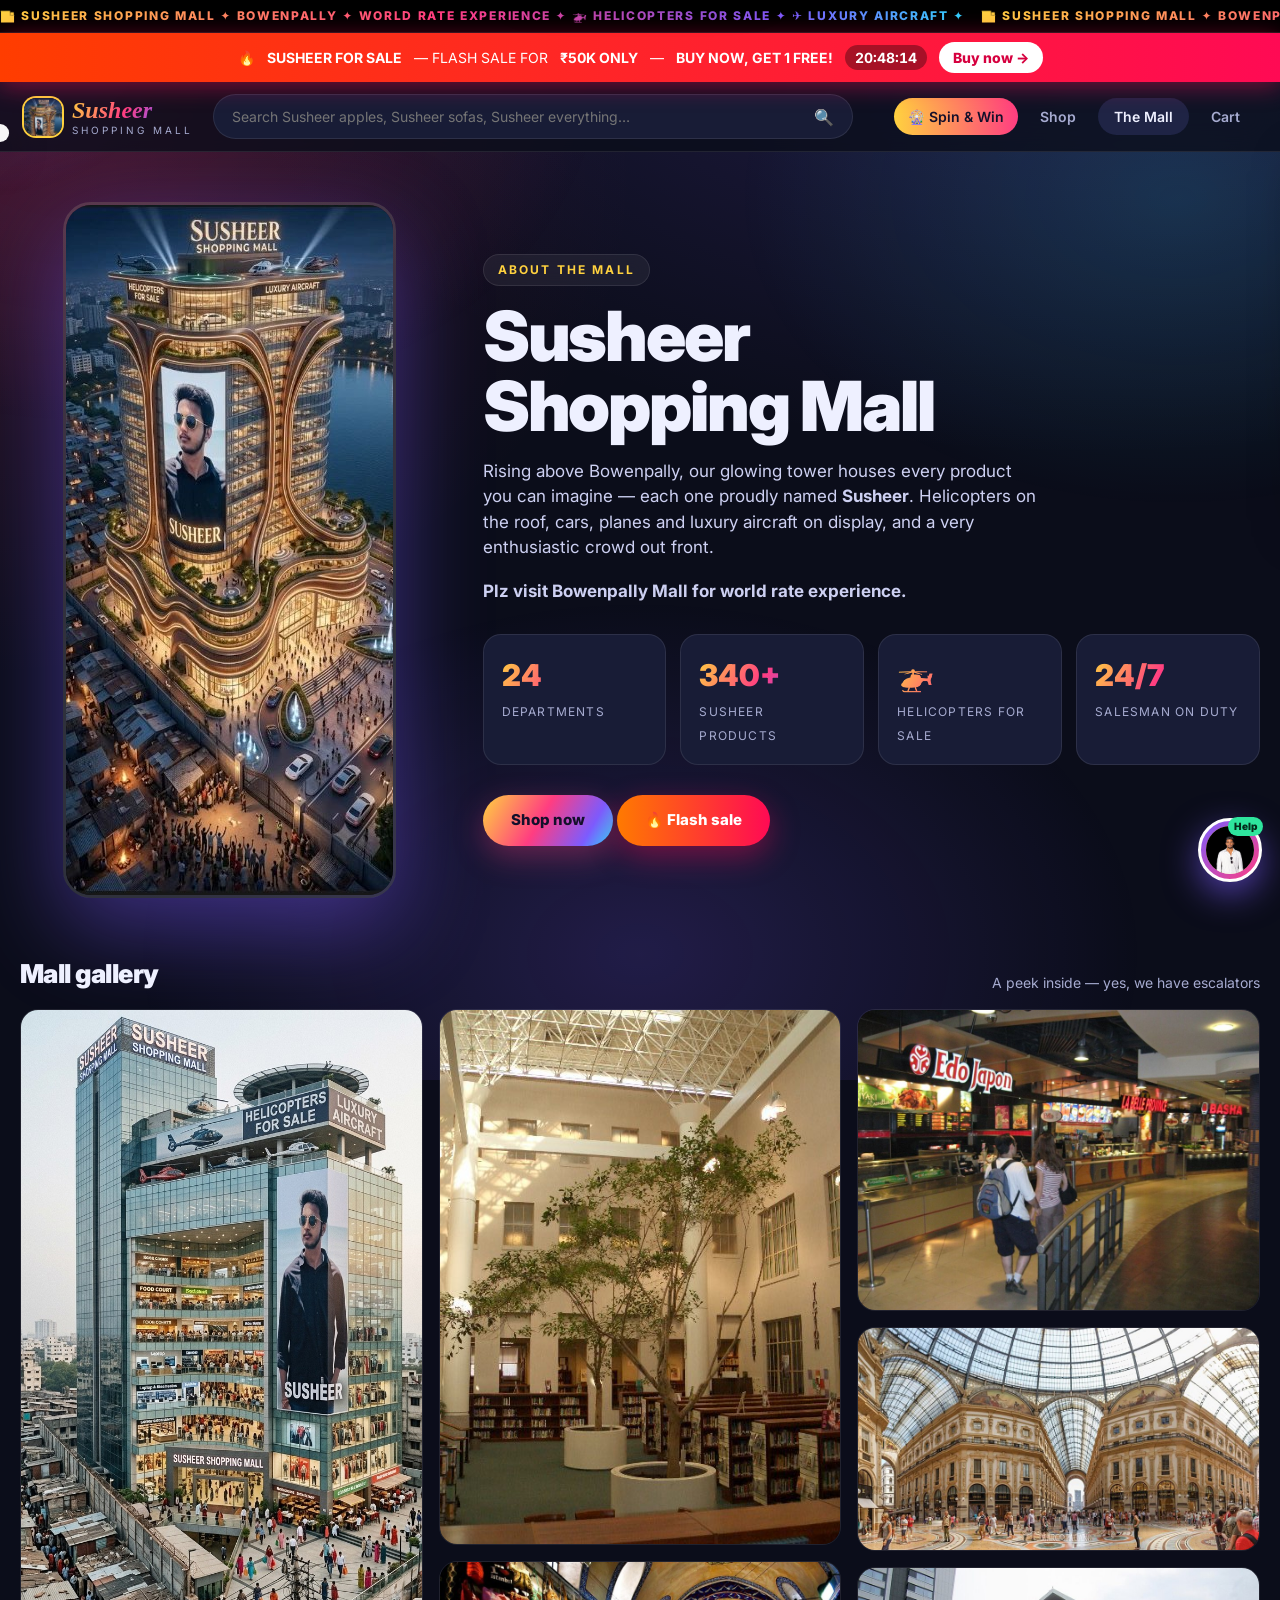
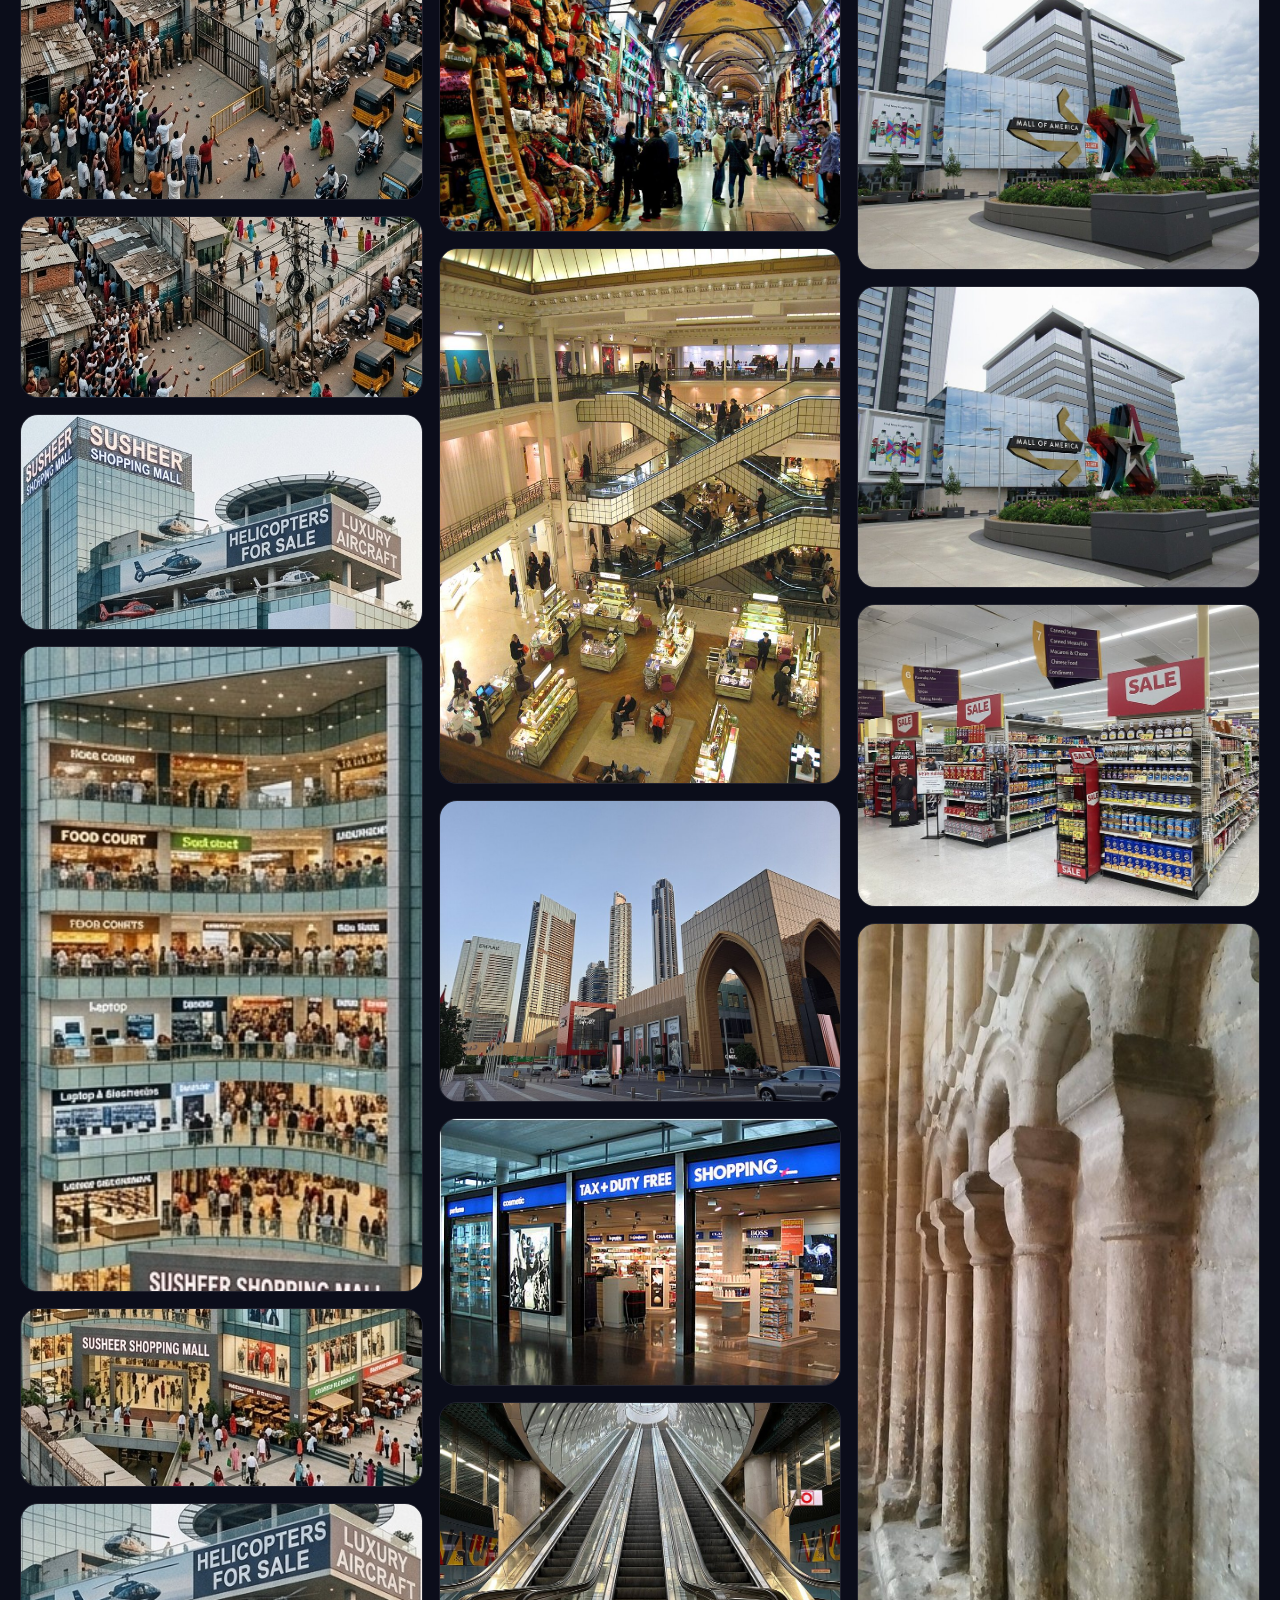
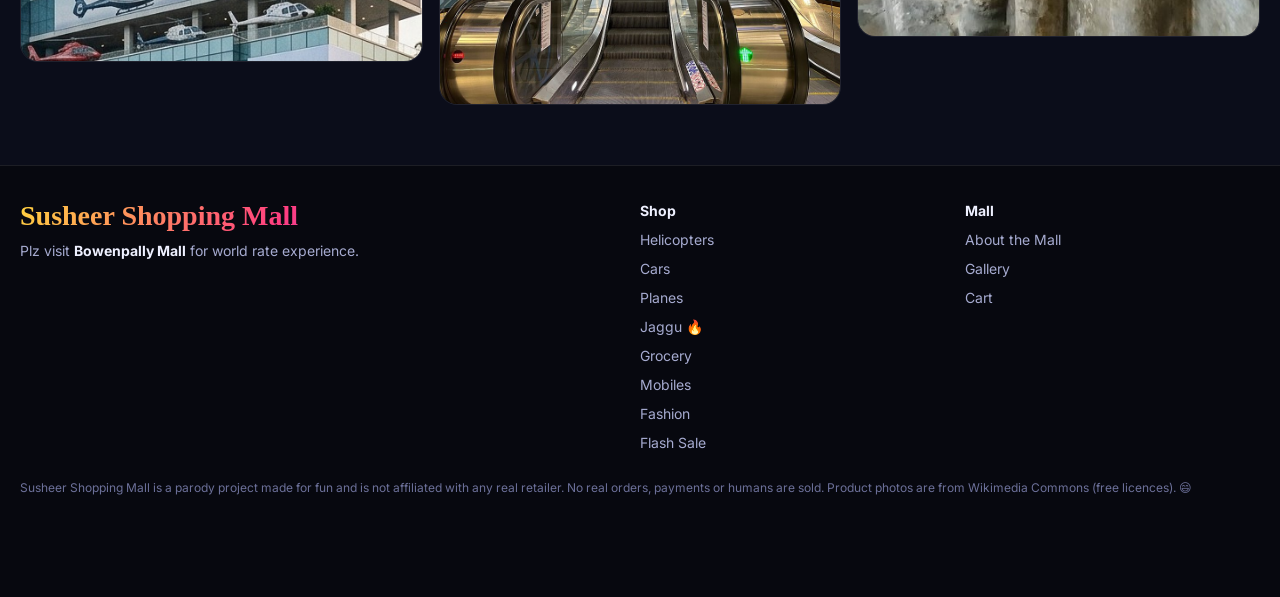
==== commit ff5d09ac: "Photo-only Mr. KK, new Langadeesh photo, Local Jagadeesh product + taglines, mall interior photos, P" ====
--- a/about.html
+++ b/about.html
@@ -31,15 +31,15 @@
         <a class="btn buy" href="product.html?id=0">🔥 Flash sale</a>
       </div>
     </section>
-    <div class="sec-h" id="gallery"><h2>Mall gallery</h2><span>A peek inside</span></div>
+    <div class="sec-h" id="gallery"><h2>Mall gallery</h2><span>A peek inside — yes, we have escalators</span></div>
     <div class="gallery">
       <img src="assets/mall.jpg" alt="Mall exterior"><img src="assets/mall-street.jpg" alt="Mall street view"><img src="assets/mall-top.jpg" alt="Mall rooftop">
       <img src="assets/mall-atrium.jpg" alt="Mall atrium"><img src="assets/mall-entrance.jpg" alt="Mall entrance"><img src="assets/mall-heli.jpg" alt="Helicopters for sale">
+      <img src="assets/mall-in-1.jpg" alt="Inside the mall" loading="lazy"><img src="assets/mall-in-2.jpg" alt="Inside the mall" loading="lazy"><img src="assets/mall-in-3.jpg" alt="Inside the mall" loading="lazy"><img src="assets/mall-in-4.jpg" alt="Inside the mall" loading="lazy"><img src="assets/mall-in-5.jpg" alt="Inside the mall" loading="lazy"><img src="assets/mall-in-6.jpg" alt="Inside the mall" loading="lazy"><img src="assets/mall-in-7.jpg" alt="Inside the mall" loading="lazy"><img src="assets/mall-in-8.jpg" alt="Inside the mall" loading="lazy"><img src="assets/mall-in-9.jpg" alt="Inside the mall" loading="lazy"><img src="assets/mall-in-10.jpg" alt="Inside the mall" loading="lazy"><img src="assets/mall-in-11.jpg" alt="Inside the mall" loading="lazy"><img src="assets/mall-in-12.jpg" alt="Inside the mall" loading="lazy">
     </div>
   </main>
   <script src="js/images.js"></script>
   <script src="js/data.js"></script>
-  <script src="js/kk.js"></script>
   <script src="js/app.js"></script>
   <script src="js/extras.js"></script>
 </body>
--- a/css/extras.css
+++ b/css/extras.css
@@ -144,3 +144,33 @@
 .top nav a.spinbtn{color:#14102b;padding:8px 14px}
 .top nav a.spinbtn:hover{background:linear-gradient(90deg,#ffd23f,#ff3d81);color:#14102b;transform:scale(1.06)}
 @media(max-width:700px){.top nav{width:100%;justify-content:space-between;margin:0}.top nav a{padding:8px 10px;font-size:13px}}
+
+/* ---- v4: photo-only Mr. KK, fit photos, taglines, PA, reviews ---- */
+.kk-wrap:before{display:none}
+.kkfx{position:absolute;inset:-10px 0 0 0;pointer-events:none;overflow:visible}
+.kkfx span{position:absolute;bottom:30%;animation:heartfly 1.8s ease-out forwards}
+.kk-wrap[data-mood=wow] .kk-photo{animation:shake .25s linear infinite}
+.kk-wrap[data-mood=kiss] .kk-photo{border-color:var(--pink);box-shadow:0 0 0 4px rgba(255,61,129,.45),0 14px 40px rgba(0,0,0,.6)}
+.fab .kkmini img,.chat-h .av img{width:100%;height:100%;object-fit:cover;object-position:50% 12%}
+.fab .kkmini{padding:0}.chat-h .av{padding:0}
+/* complete photo visible for the Jaggu items */
+.vis.photo.fit{background:radial-gradient(circle at 50% 30%,#2a2160,#0b0d1a)}
+.vis.photo.fit img{object-fit:contain;object-position:center}
+.pdp-media .gal figure img{object-fit:contain;background:#0b0d1a}
+.tagline{display:block;margin-top:8px;font-weight:800;font-size:13px;background:var(--grad);-webkit-background-clip:text;background-clip:text;color:transparent;min-height:20px;animation:fadein .5s}
+.pdp .tagline{font-size:18px;margin:10px 0 2px}
+.card .tagline{font-size:12px}
+.hotline{margin-top:6px;display:inline-flex;gap:6px;background:linear-gradient(90deg,#ff7a00,#ff0a54);color:#fff;font-weight:900;font-size:12px;letter-spacing:.06em;padding:4px 12px;border-radius:99px;animation:pulseb .9s 6 alternate}
+/* mall announcement (PA system) */
+.pa{position:fixed;left:50%;top:-80px;transform:translateX(-50%);z-index:300;display:flex;align-items:center;gap:10px;max-width:min(560px,calc(100vw - 24px));padding:10px 18px;border-radius:99px;background:#14102b;border:2px solid var(--gold);box-shadow:0 14px 40px rgba(0,0,0,.6);font-size:13.5px;font-weight:700;transition:top .6s cubic-bezier(.2,1.3,.4,1)}
+.pa.show{top:104px}
+.pa b{color:var(--gold);white-space:nowrap}
+.pa .sp{font-size:20px;animation:pulse .6s infinite alternate}
+/* reviews */
+.reviews{padding:10px 0 40px}
+.rev-grid{display:grid;grid-template-columns:repeat(auto-fill,minmax(280px,1fr));gap:14px}
+.rev{background:var(--card);border:1px solid var(--line);border-radius:var(--r);padding:14px 16px;font-size:14px}
+.rev .rh{display:flex;justify-content:space-between;align-items:center;margin-bottom:6px;font-weight:700}
+.rev .st{color:#ffd23f;letter-spacing:2px}.rev small{color:var(--green);font-weight:600}
+.spinbtn{animation:pulseb .9s 6 alternate!important}
+.jagpop img,.mallpop img{background:#000}
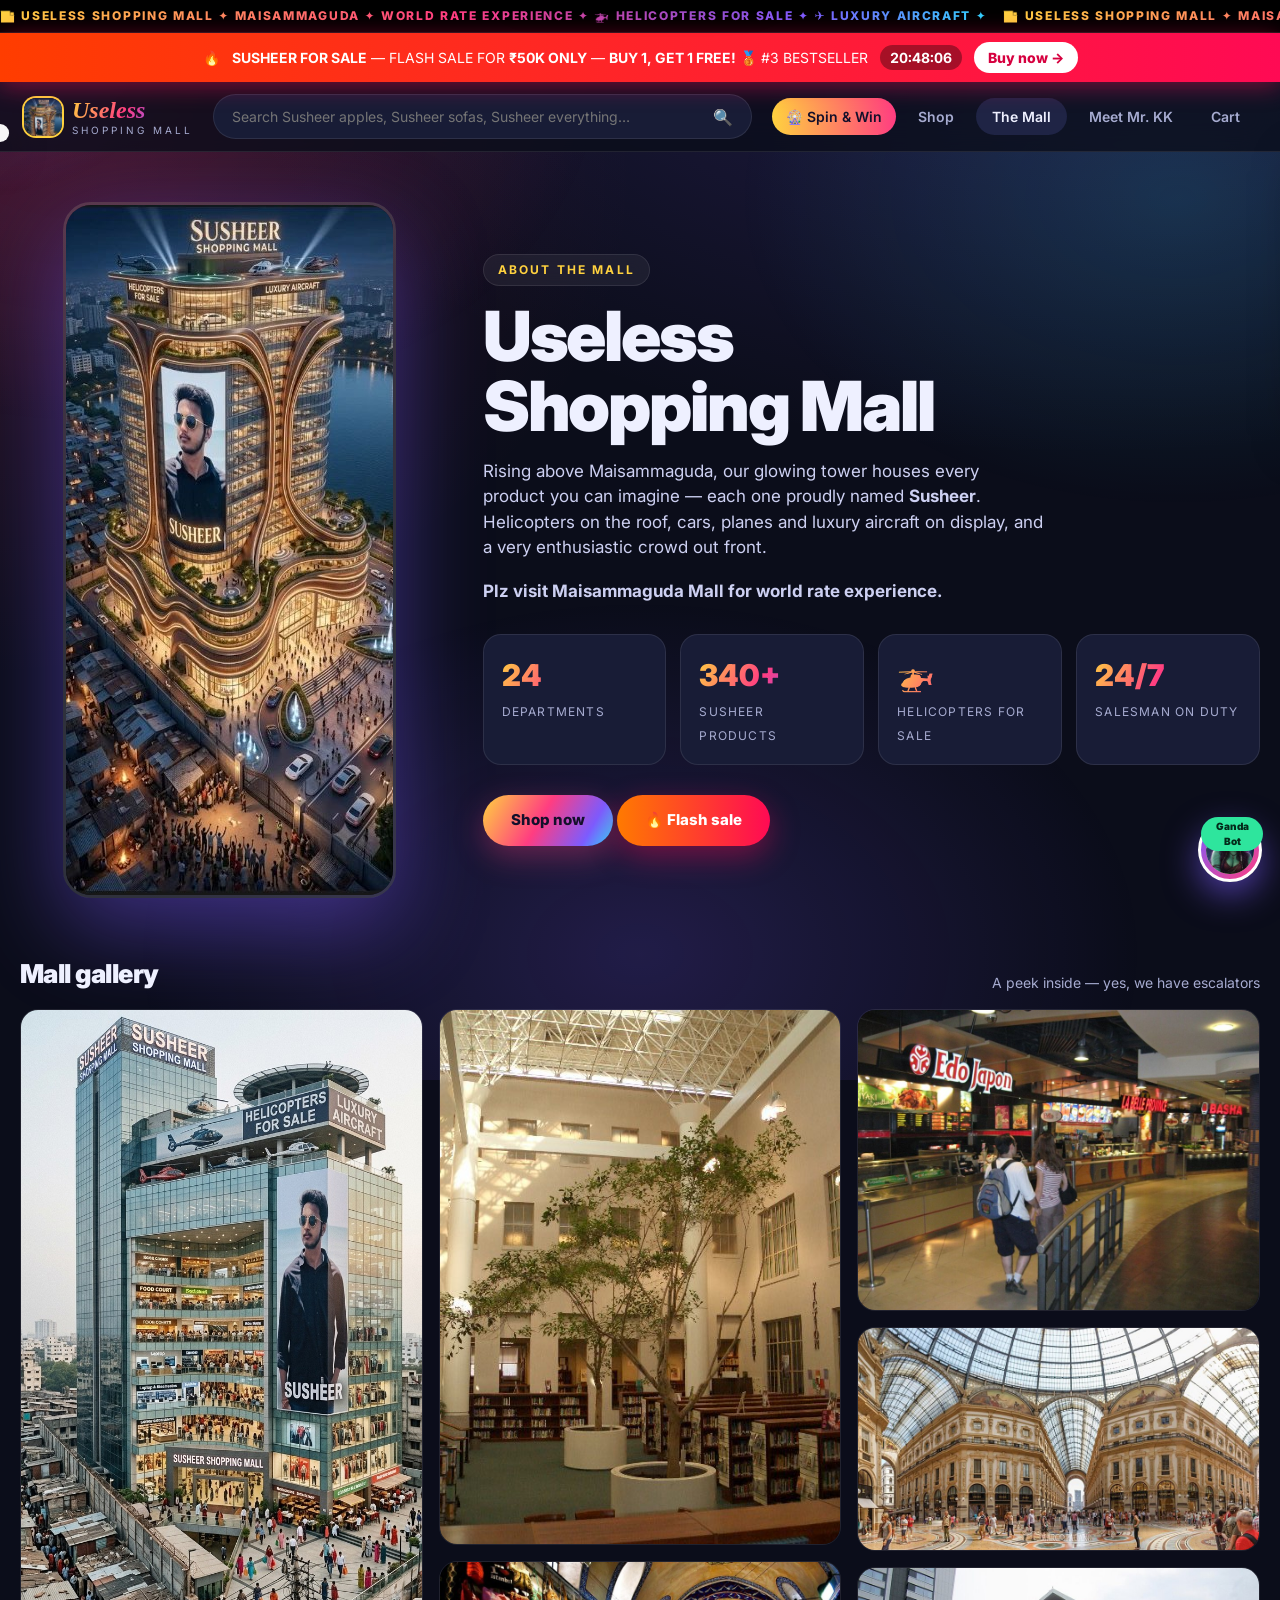
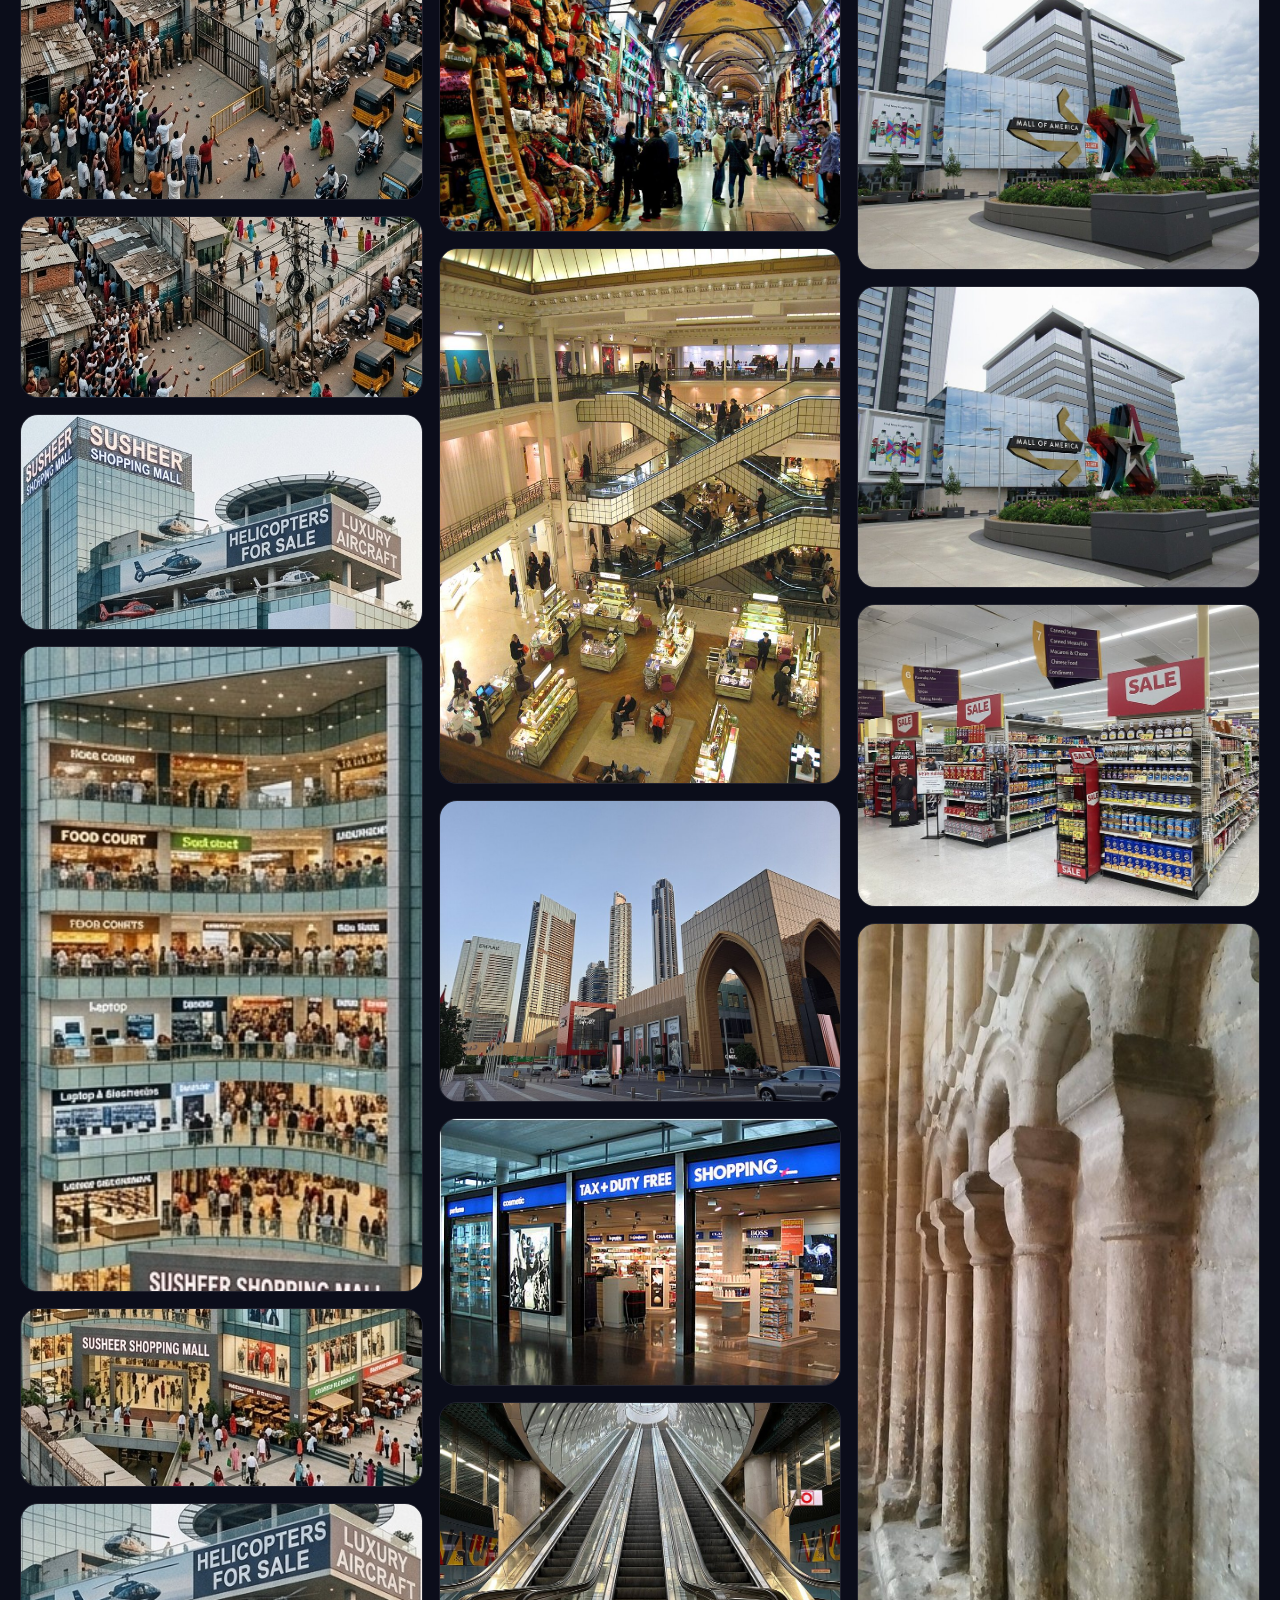
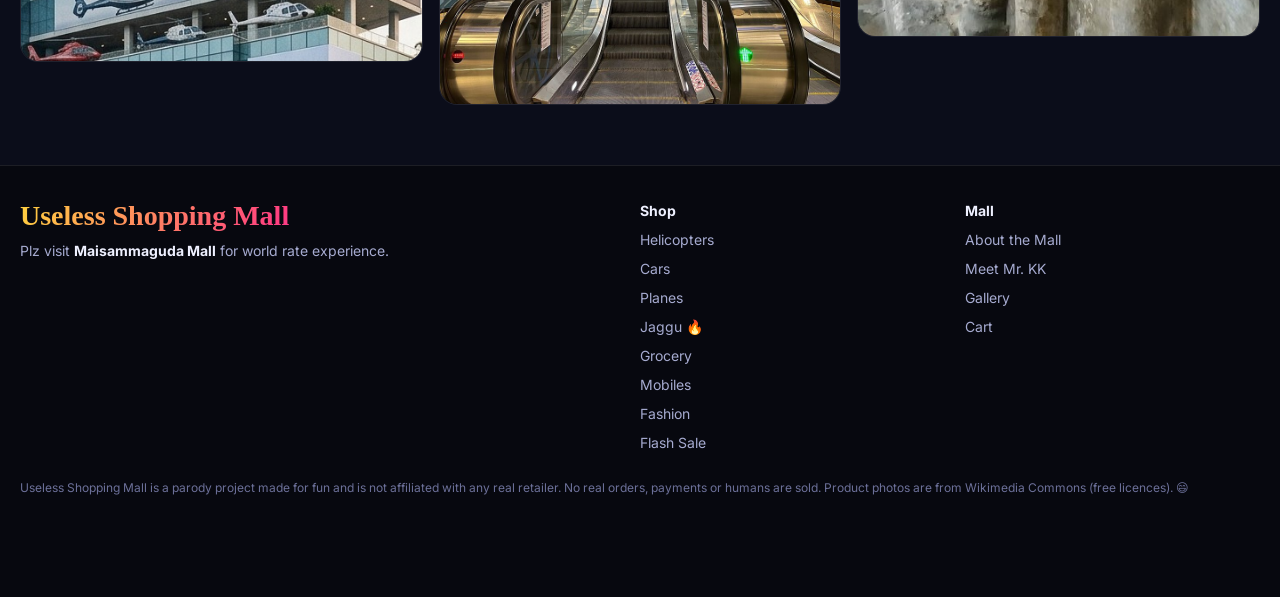
==== commit cf164106: "Rename mall to Useless Shopping Mall; Bowenpally -> Maisammaguda Co-Authored-By: Claude Sonnet 5.5 <" ====
--- a/about.html
+++ b/about.html
@@ -3,7 +3,7 @@
 <head>
   <meta charset="UTF-8">
   <meta name="viewport" content="width=device-width, initial-scale=1.0">
-  <title>The Mall — Susheer Shopping Mall</title>
+  <title>The Mall — Useless Shopping Mall</title>
   <meta name="theme-color" content="#0b0d1a">
   <link rel="icon" href="assets/mall-main.jpg">
   <link rel="preconnect" href="https://fonts.googleapis.com">
@@ -15,12 +15,12 @@
 <body>
   <main class="wrap">
     <section class="about-hero">
-      <img class="big" src="assets/mall-main.jpg" alt="Susheer Shopping Mall at night">
+      <img class="big" src="assets/mall-main.jpg" alt="Useless Shopping Mall at night">
       <div>
         <span class="eyebrow">About the mall</span>
-        <h1 style="margin-top:16px">Susheer<br>Shopping Mall</h1>
-        <p>Rising above Bowenpally, our glowing tower houses every product you can imagine — each one proudly named <b>Susheer</b>. Helicopters on the roof, cars, planes and luxury aircraft on display, and a very enthusiastic crowd out front.</p>
-        <p><b>Plz visit Bowenpally Mall for world rate experience.</b></p>
+        <h1 style="margin-top:16px">Useless<br>Shopping Mall</h1>
+        <p>Rising above Maisammaguda, our glowing tower houses every product you can imagine — each one proudly named <b>Susheer</b>. Helicopters on the roof, cars, planes and luxury aircraft on display, and a very enthusiastic crowd out front.</p>
+        <p><b>Plz visit Maisammaguda Mall for world rate experience.</b></p>
         <div class="facts">
           <div><b>24</b><span>Departments</span></div>
           <div><b>340+</b><span>Susheer products</span></div>
--- a/css/style.css
+++ b/css/style.css
@@ -249,7 +249,7 @@
   .grid{grid-template-columns:repeat(2,1fr);gap:10px}.vis .emo{font-size:56px}
   .btns{grid-template-columns:1fr}.line{grid-template-columns:70px 1fr}.line .vis{width:70px}
 }
-@media(prefers-reduced-motion:reduce){*{animation:none!important;transition:none!important}}
+
 
 /* ===== v2: real photos, hot tag, jaggu popup, thank-you zoom ===== */
 .vis.hasimg{background:#fff}
--- a/css/extras.css
+++ b/css/extras.css
@@ -174,3 +174,136 @@
 .rev .st{color:#ffd23f;letter-spacing:2px}.rev small{color:var(--green);font-weight:600}
 .spinbtn{animation:pulseb .9s 6 alternate!important}
 .jagpop img,.mallpop img{background:#000}
+
+/* ---- v5: rankings + flash bar rotation ---- */
+.fb-msg{animation:fadein .5s}
+.rankbadge{display:block;margin:0 0 8px;text-align:center;font-size:9.5px;font-weight:900;letter-spacing:.04em;padding:4px 6px;border-radius:8px;color:#14102b;box-shadow:0 6px 16px rgba(0,0,0,.5)}
+.rankbadge.r1,.rankbig.r1{background:linear-gradient(90deg,#ffd23f,#ffb300)}
+.rankbadge.r2,.rankbig.r2{background:linear-gradient(90deg,#e8ecf5,#aeb8d0)}
+.rankbadge.r3,.rankbig.r3{background:linear-gradient(90deg,#f0a868,#c97a3c)}
+.rankbadge.rx,.rankbig.rx{background:#3a3f5e;color:#c9cdf0}
+.card .vis{position:relative}
+.card-link{position:relative}
+.rankbig{display:inline-block;margin:10px 0 0;padding:6px 14px;border-radius:12px;color:#14102b;font-weight:800;font-size:13px}
+.board{display:grid;grid-template-columns:repeat(auto-fill,minmax(230px,1fr));gap:16px;margin-bottom:34px}
+.rank{position:relative;display:flex;flex-direction:column;gap:8px;padding:14px;border-radius:22px;background:var(--card);border:2px solid var(--line);animation:rise .6s both}
+.rank.r1{border-color:#ffd23f;box-shadow:0 0 40px rgba(255,210,63,.3);background:linear-gradient(160deg,#3a2d08,var(--card) 60%)}
+.rank.r2{border-color:#c8d0e6;box-shadow:0 0 30px rgba(200,208,230,.2)}
+.rank.r3{border-color:#c97a3c}
+.rank.rx{border-color:#4a4f73;filter:saturate(.55)}
+.rank .medal{position:absolute;z-index:4;left:-8px;top:-12px;font-size:38px;display:flex;align-items:center;gap:4px;filter:drop-shadow(0 6px 10px rgba(0,0,0,.5))}
+.rank .medal small{font-size:13px;font-weight:900;background:#14102b;padding:2px 8px;border-radius:99px;border:1px solid var(--line)}
+.rank h3{font-size:15px;margin-top:6px}
+.rank .vis{aspect-ratio:1/1}
+.rank .flashtag{background:linear-gradient(90deg,#ff7a00,#ff0a54);color:#fff;font-weight:900;font-size:12px;text-align:center;padding:5px;border-radius:10px;animation:pulseb .9s 8 alternate}
+.rank .note{color:var(--soft);font-size:12px;text-align:center}
+.rank .sold{font-size:12.5px}
+.board{grid-template-columns:repeat(auto-fit,minmax(240px,1fr));margin-bottom:14px}
+.lastrank{display:flex;align-items:center;gap:18px;flex-wrap:wrap;padding:14px 18px;margin-bottom:34px;border-radius:20px;background:#12142a;border:2px dashed #4a4f73;filter:saturate(.6)}
+.lastrank .vis{width:96px;height:96px;aspect-ratio:1;border-radius:14px}
+.lr-pos{display:flex;flex-direction:column;align-items:center;font-size:30px;line-height:1}
+.lr-pos b{font-size:18px;color:var(--soft)}.lr-pos small{font-size:10px;color:var(--soft)}
+.lr-body{flex:1;min-width:220px}
+.lr-body small{color:#ff8a9a;font-weight:800;font-size:11px;letter-spacing:.06em}
+.lr-body h3{margin:4px 0}.lr-body p{color:var(--soft);font-size:13.5px;margin:4px 0 6px}
+
+/* ---- v6: thank-you guy zoom, one-photo product pages, highlights, sizes, Mr. KK page ---- */
+.thanks{--ox:56.2%;--oy:72.2%;--z:3.5}
+.t-zoom img{transform-origin:var(--ox) var(--oy);transform:translate(calc(-1 * var(--ox)),calc(-1 * var(--oy))) scale(1)}
+.thanks.show .t-zoom img{animation:zoomlips2 1s cubic-bezier(.5,0,.2,1) forwards}
+@keyframes zoomlips2{to{transform:translate(calc(-1 * var(--ox)),calc(-1 * var(--oy))) scale(var(--z))}}
+.kk-name{text-decoration:none}
+.gal.one{grid-template-columns:1fr}
+.buddy{display:flex;align-items:center;gap:12px;margin-top:14px;padding:10px 12px;border-radius:16px;background:var(--card);border:1px solid var(--line);transition:.2s}
+.buddy:hover{border-color:var(--violet);transform:translateY(-2px)}
+.buddy img{width:56px;height:70px;object-fit:cover;object-position:top;border-radius:10px;background:#000}
+.buddy span{display:flex;flex-direction:column;font-size:13px;gap:2px}
+.buddy small{color:var(--soft);font-size:11px;letter-spacing:.08em;text-transform:uppercase}
+.buddy i{font-style:normal;color:var(--gold);font-size:11px;font-weight:700}
+.hl-box{margin:16px 0;padding:16px 18px;border-radius:18px;background:linear-gradient(120deg,rgba(255,210,63,.16),rgba(255,61,129,.14));border:1.5px solid rgba(255,210,63,.55);box-shadow:0 0 30px rgba(255,210,63,.12)}
+.hl-box h4{font-size:15px;margin-bottom:8px;color:var(--gold);letter-spacing:.06em}
+.hl-box ul{list-style:none;display:grid;gap:7px}
+.hl-box li{font-size:14.5px;font-weight:600;padding-left:2px;line-height:1.35}
+.sizes{display:flex;align-items:center;gap:8px;flex-wrap:wrap;margin:14px 0 4px}
+.sizes>span{font-size:13px;color:var(--soft);margin-right:4px}
+.sizes button{min-width:46px;padding:9px 14px;border-radius:12px;background:var(--card);border:1.5px solid var(--line);font-weight:800;font-size:13px;transition:.15s}
+.sizes button:hover{border-color:var(--violet)}
+.sizes button.on{background:var(--grad);color:#14102b;border-color:transparent;transform:scale(1.06)}
+.rank-hl{list-style:none;display:grid;gap:4px;font-size:12px;font-weight:600;color:#e8e3ff;margin:2px 0}
+.rank-hl li{padding:4px 8px;border-radius:8px;background:rgba(255,255,255,.06)}
+.rank-hl li:first-child{background:linear-gradient(90deg,rgba(255,210,63,.28),rgba(255,61,129,.2));font-weight:800}
+/* Mr. KK page */
+.kk-hero{display:grid;grid-template-columns:minmax(0,.9fr) minmax(0,1.1fr);gap:40px;align-items:center;padding:36px 0 30px}
+.kk-frame{position:relative;border-radius:28px;overflow:hidden;aspect-ratio:3/4;max-height:620px;margin:auto;width:100%;max-width:470px;border:3px solid var(--gold);box-shadow:0 30px 90px rgba(255,210,63,.3);background:#000}
+.kk-frame img{position:absolute;inset:0;width:100%;height:100%;object-fit:cover;object-position:top;transform-origin:50% 30%;transform:scale(1)}
+.kk-frame.zoom img{animation:kkzoom 3.2s cubic-bezier(.6,0,.2,1) forwards}
+@keyframes kkzoom{0%{transform:scale(1)}100%{transform:scale(3.1)}}
+.kk-frame .cap{position:absolute;left:0;right:0;bottom:0;padding:12px;text-align:center;font-weight:900;letter-spacing:.14em;font-size:12px;background:linear-gradient(0deg,rgba(0,0,0,.8),transparent);color:var(--gold)}
+.kk-hero h1{font-size:clamp(34px,5vw,62px);line-height:1;font-weight:900;letter-spacing:-.03em;margin:10px 0}
+.duties{display:grid;grid-template-columns:repeat(auto-fit,minmax(240px,1fr));gap:14px;margin:26px 0 40px}
+.duty{background:var(--card);border:1px solid var(--line);border-radius:var(--r);padding:18px;transition:.2s}
+.duty:hover{transform:translateY(-5px);border-color:var(--pink)}
+.duty b{display:block;font-size:30px;margin-bottom:6px}
+.duty h3{font-size:16px;margin-bottom:4px}.duty p{color:var(--soft);font-size:13.5px}
+@media(max-width:900px){.kk-hero{grid-template-columns:1fr}}
+.kk-frame.done img{animation:none;transform:scale(3.1)}
+
+/* ---- v7: Ganda Chatbot photo reveal ---- */
+.gandareveal{position:fixed;inset:0;z-index:600;display:grid;place-content:center;justify-items:center;gap:14px;background:rgba(4,4,12,.92);backdrop-filter:blur(8px);opacity:0;pointer-events:none}
+.gandareveal img{max-height:78vh;max-width:min(88vw,520px);border-radius:26px;border:4px solid var(--violet);box-shadow:0 0 120px rgba(124,92,255,.8),0 0 40px rgba(46,229,157,.4)}
+.gandareveal span{font:900 22px Inter,sans-serif;letter-spacing:.3em;background:var(--grad);-webkit-background-clip:text;background-clip:text;color:transparent}
+.gandareveal.show{animation:gfade 2.6s ease forwards}
+@keyframes gfade{0%{opacity:0;transform:scale(1.06)}12%{opacity:1;transform:none}45%{opacity:1}100%{opacity:0;transform:scale(.98)}}
+
+.meter{display:grid;grid-template-columns:1fr auto;gap:6px 14px;max-width:560px;margin:10px 0 30px;font-size:14px}
+.meter div{display:contents}.meter b{font-weight:700}.meter span{font-weight:900;color:var(--gold)}
+.meter i{grid-column:1/-1;height:9px;border-radius:99px;background:var(--card2);overflow:hidden;position:relative}
+.meter i:after{content:"";position:absolute;inset:0;width:var(--w);background:var(--grad);border-radius:99px}
+.kk-frame img{object-position:50% 40%;transform-origin:50% 42%}
+.kk-frame.done img{transform:scale(2.2)}
+@keyframes kkzoom{0%{transform:scale(1)}100%{transform:scale(2.2)}}
+.kk-frame img{object-position:50% 50%;transform-origin:50% 58%}
+.kk-frame.done img{transform:scale(1.7)}
+@keyframes kkzoom{0%{transform:scale(1)}100%{transform:scale(1.7)}}
+.kk-frame img{object-position:30% 50%;transform-origin:48% 58%}
+
+/* ---- v8: Ganda reveal (JS-driven), best product, kk face ---- */
+.gandareveal{opacity:0;display:none;animation:none!important;z-index:700}
+.gandareveal.show{animation:none}
+.bestcard{display:grid;grid-template-columns:minmax(0,260px) 1fr;gap:26px;align-items:center;margin:8px 0 30px;padding:22px;border-radius:28px;position:relative;overflow:hidden;background:linear-gradient(120deg,#3a2d08,#2a1450 60%,#14102b);border:2px solid #ffd23f;box-shadow:0 0 70px rgba(255,210,63,.35)}
+.bestcard:before{content:"";position:absolute;inset:-60%;background:conic-gradient(from 0deg,transparent,rgba(255,210,63,.16),transparent 25%);animation:spin 10s linear infinite}
+.bestcard>*{position:relative}
+.bc-img img{width:100%;aspect-ratio:3/4;object-fit:cover;object-position:top;border-radius:20px;border:3px solid #ffd23f;box-shadow:0 20px 50px rgba(0,0,0,.5)}
+.bc-crown{display:inline-block;background:linear-gradient(90deg,#ffd23f,#ffb300);color:#14102b;font-weight:900;font-size:12px;letter-spacing:.08em;padding:5px 14px;border-radius:99px}
+.bc-body h2{font-size:clamp(34px,5vw,56px);font-weight:900;letter-spacing:-.03em;margin:10px 0 6px;line-height:1}
+.bc-line{margin:10px 0;font-size:16px;color:#e8e3ff}
+.bc-body ul{list-style:none;display:grid;gap:5px;margin:8px 0 14px;font-size:14px;font-weight:600}
+.bc-body li{padding:6px 10px;border-radius:10px;background:rgba(255,255,255,.07)}
+@media(max-width:760px){.bestcard{grid-template-columns:1fr}.bc-img{max-width:240px;margin:auto}}
+.kk-frame img{object-position:50% 38%;transform-origin:50% 45%}
+.kk-frame.done img{transform:scale(1.18)}
+@keyframes kkzoom{0%{transform:scale(1)}100%{transform:scale(1.18)}}
+.rank .medal{font-size:34px}
+
+/* ---- v9: taunt price, payment gateway, runner-up ---- */
+.ptxt{color:#ff6b9a;font-size:13px!important;line-height:1.25;text-transform:uppercase;letter-spacing:.03em}
+.ptxt-big{font-size:clamp(24px,3.4vw,36px);color:#ff6b9a;font-weight:900;text-transform:uppercase;letter-spacing:.02em}
+.runner{margin-top:12px;padding:8px 12px;border-radius:12px;background:rgba(255,255,255,.08);font-size:13.5px}
+.runner a{color:var(--gold);font-weight:800}
+.rank.rx .medal{filter:none}
+.paybg{position:fixed;inset:0;z-index:800;display:grid;place-items:center;background:rgba(4,4,12,.85);backdrop-filter:blur(8px);padding:16px}
+.paycard{position:relative;width:min(380px,100%);padding:22px;border-radius:26px;background:#fff;color:#14102b;text-align:center;box-shadow:0 30px 90px rgba(0,0,0,.6);border-top:8px solid var(--violet)}
+.paycard .xx{position:absolute;right:12px;top:12px;width:30px;height:30px;border-radius:50%;background:#eee;color:#14102b;font-size:18px}
+.pay-h{display:flex;flex-direction:column;align-items:center;margin-bottom:6px}
+.pay-h b{font:900 22px Georgia,serif;background:var(--grad);-webkit-background-clip:text;background-clip:text;color:transparent}
+.pay-h small{color:#6a6d92;font-size:11px;letter-spacing:.14em;text-transform:uppercase}
+.pay-amt{font-size:34px;font-weight:900;margin:6px 0}
+.pay-sub{font-size:13px;color:#555a8a;margin-bottom:10px}
+.qrbox{display:grid;place-items:center;width:210px;height:210px;margin:0 auto 10px;padding:10px;border:3px dashed #7c5cff;border-radius:18px;background:#fff}
+.qrbox img,.qrbox canvas{max-width:100%}
+.qrload{font-size:13px;color:#888}
+.pay-timer{font-size:13px;margin-bottom:12px;color:#555a8a}
+.pay-fine{font-size:11px;color:#8a8db0;margin-top:10px}
+
+.bigemo{display:grid;place-items:center;aspect-ratio:3/4;font-size:140px;border-radius:20px;background:radial-gradient(circle at 50% 30%,#2a2160,#0b0d1a);border:1px solid var(--line)}
+.vis.photo.fit .emo{z-index:0}
